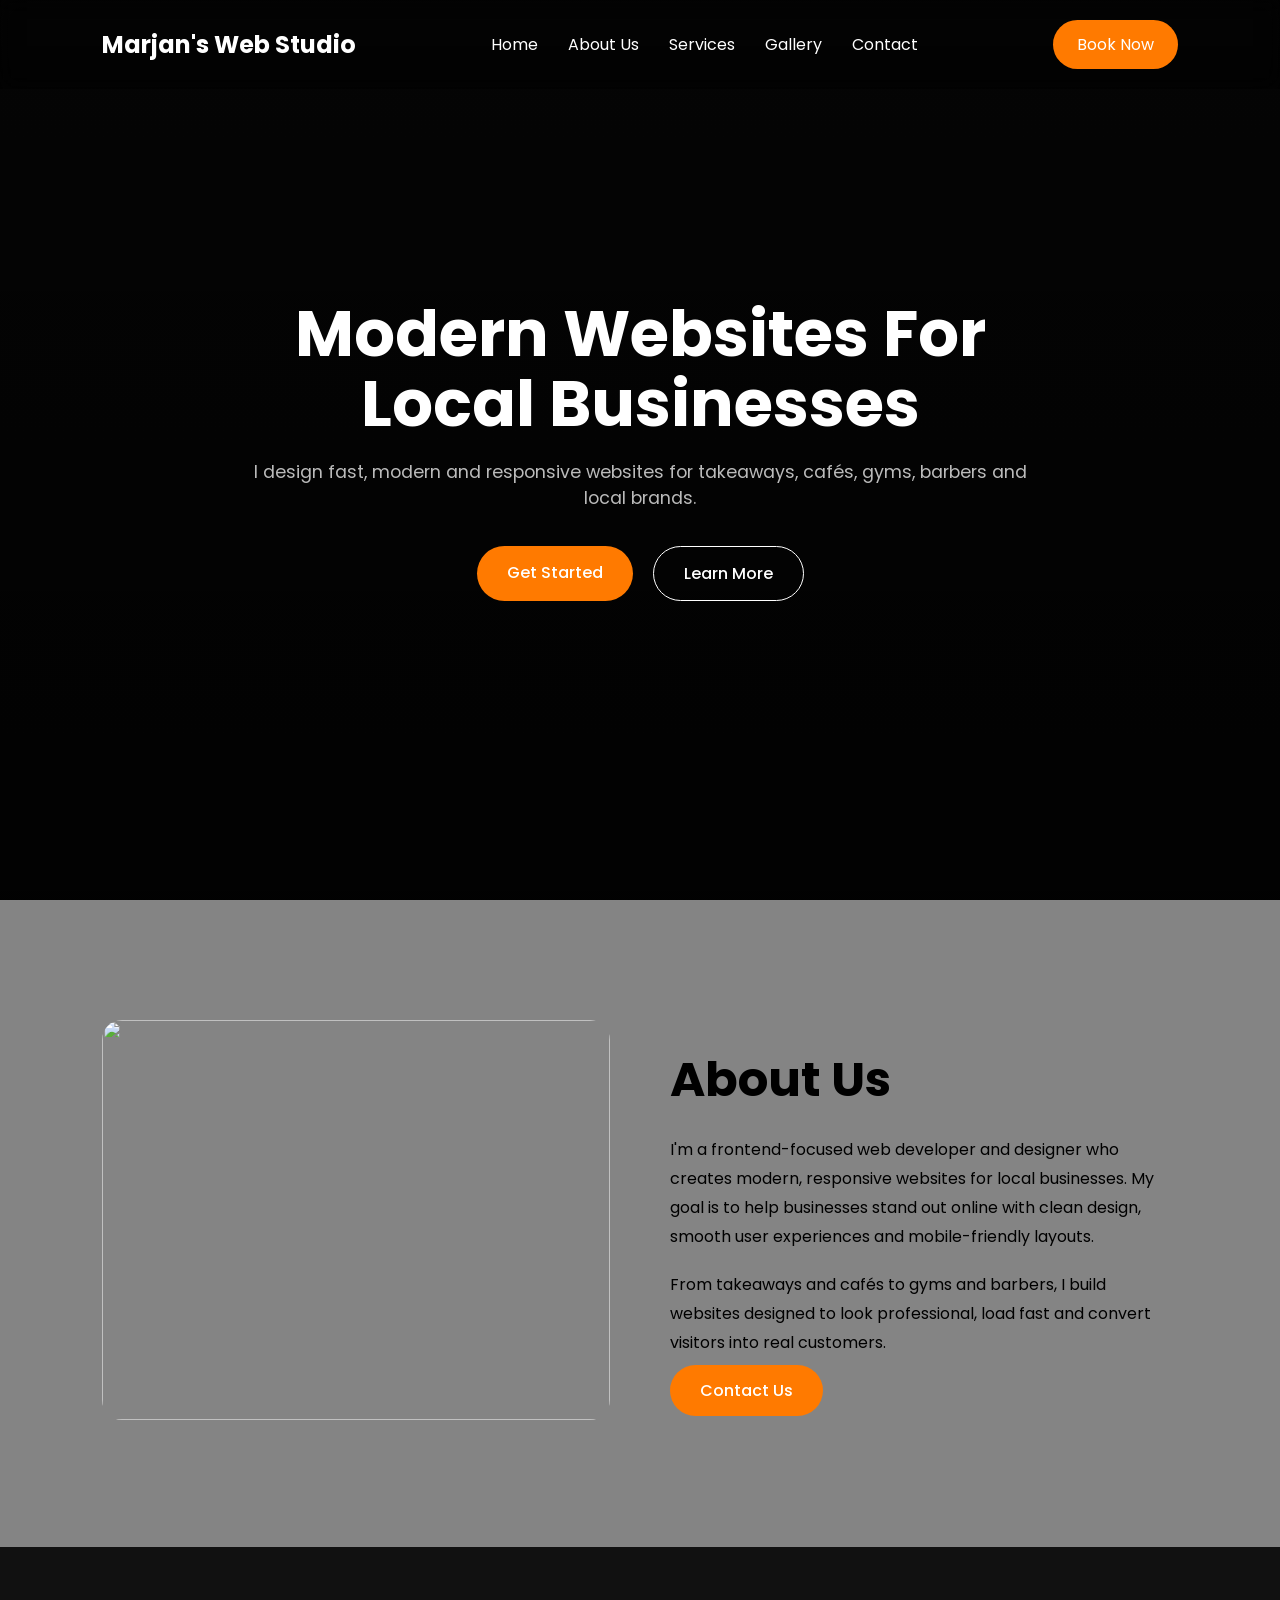
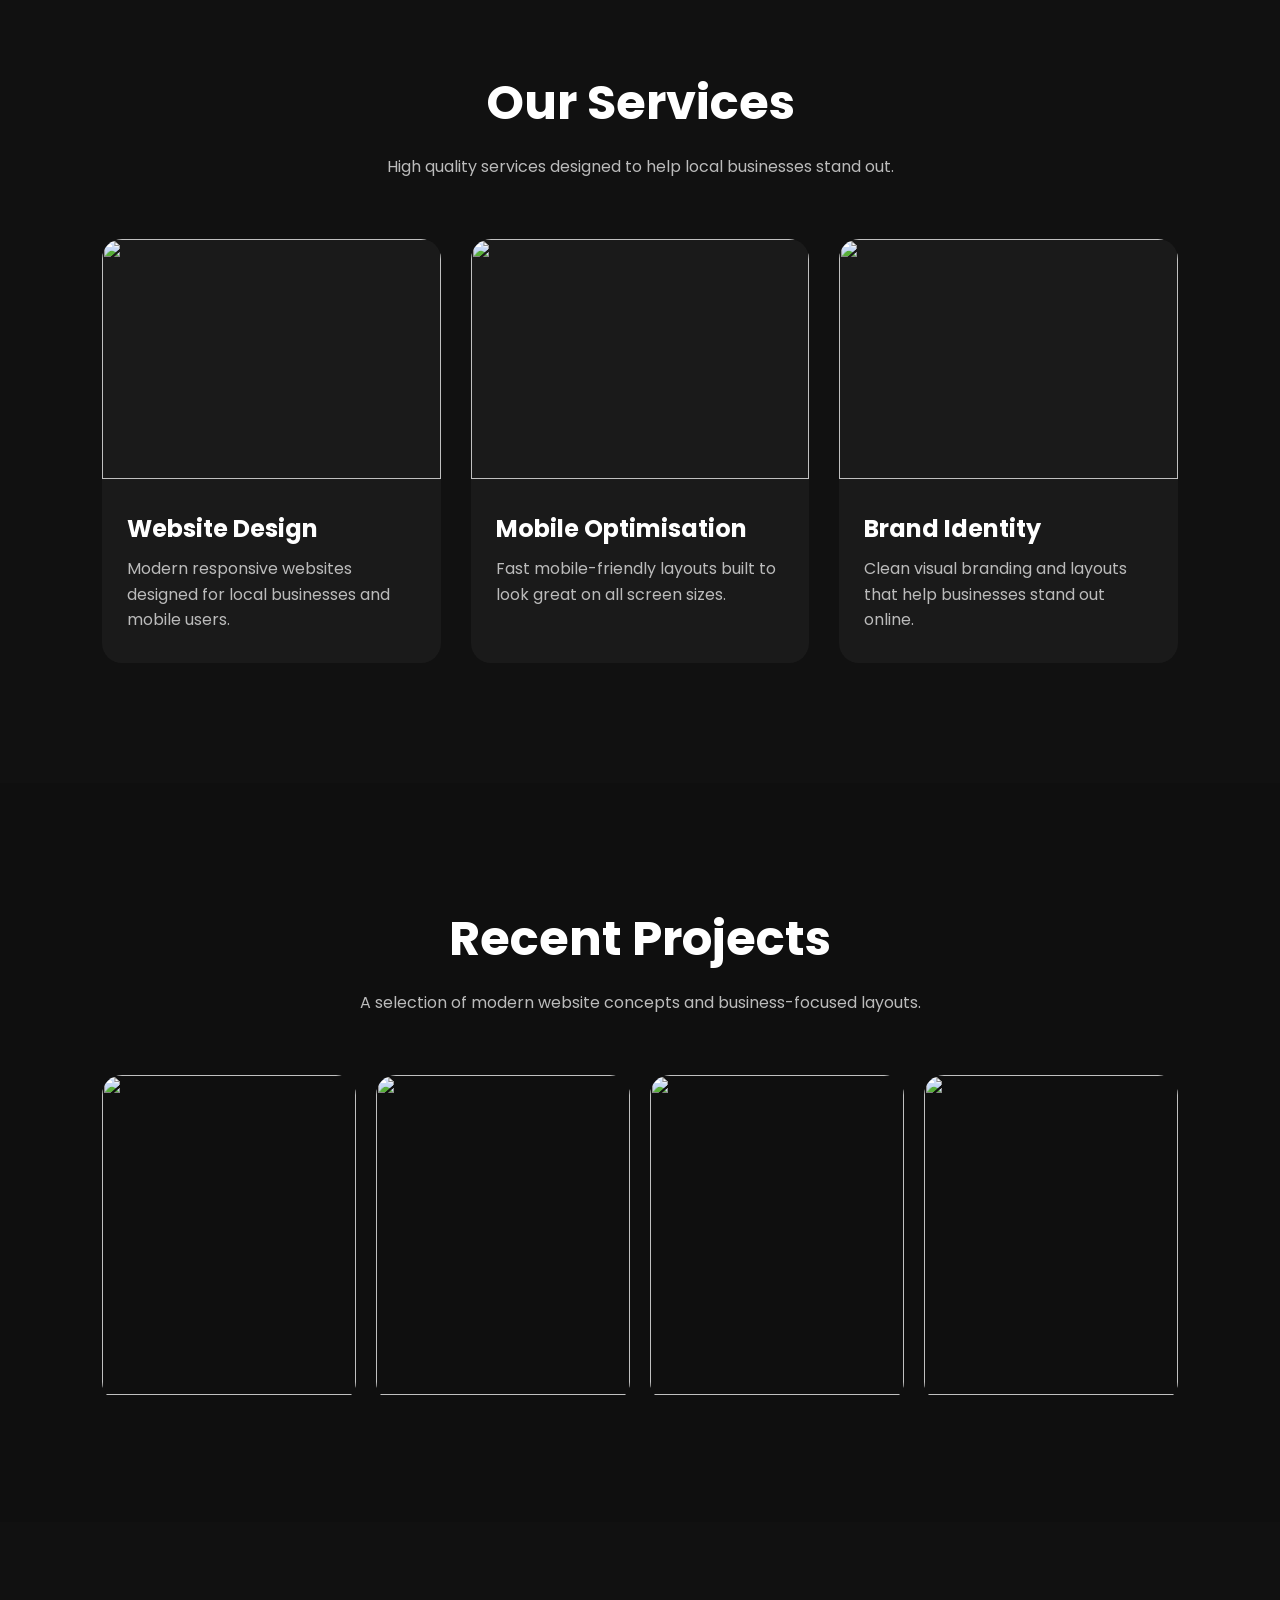
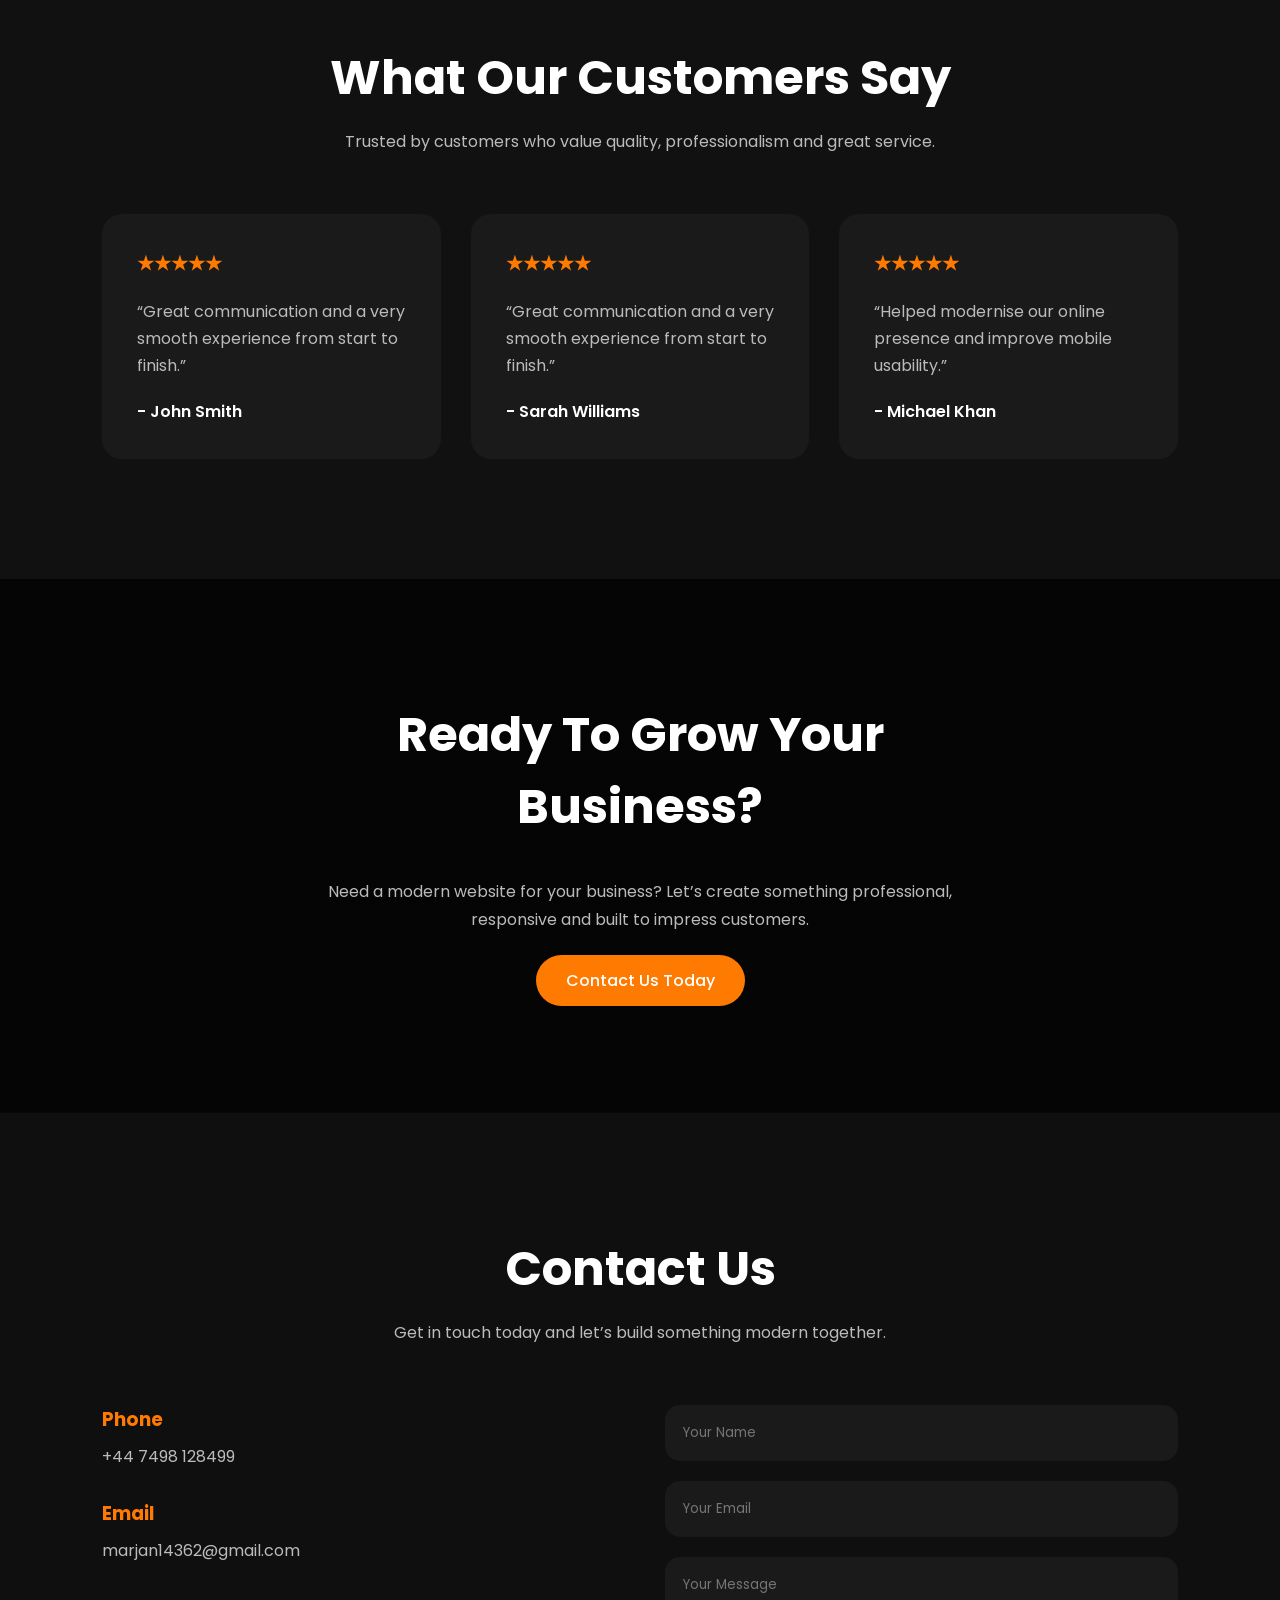
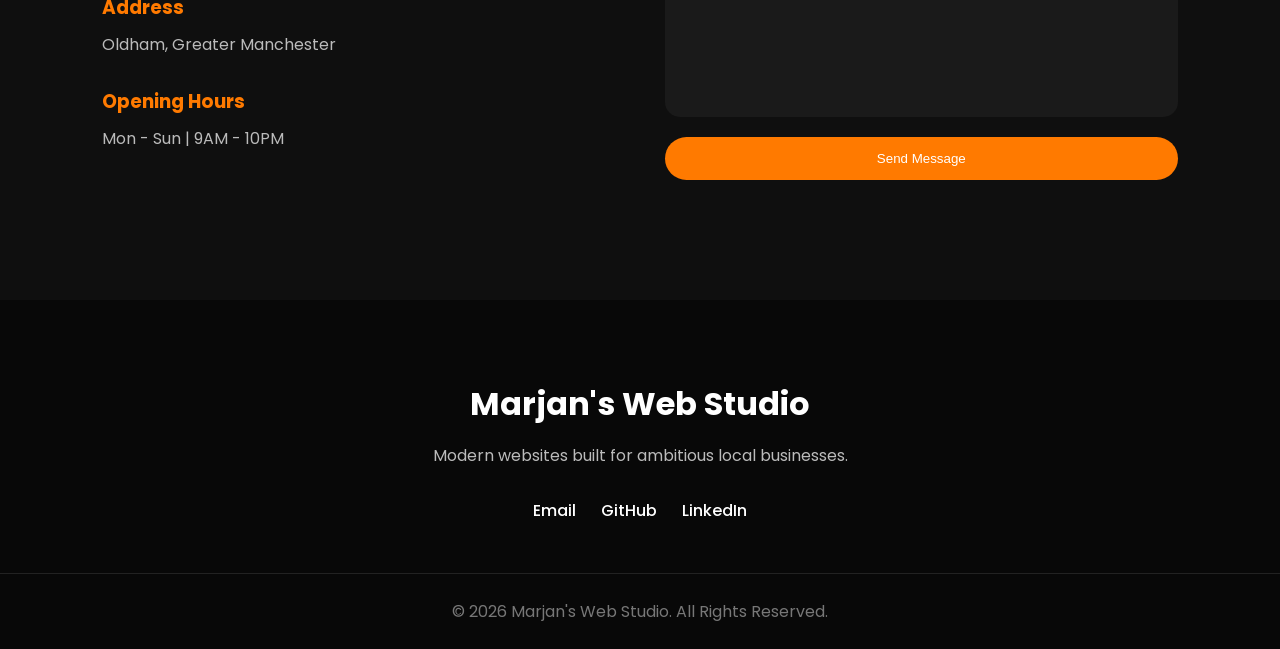
==== index.html @ 0a5c2a09 "Initial freelance website template" ====
<!DOCTYPE html>
<html lang="en">
<head>
  <meta charset="UTF-8" />
  <meta name="viewport" content="width=device-width, initial-scale=1.0"/>

  <title>Marjan's Web Studio | Modern Websites For Local Businesses</title>

  <!-- CSS -->
  <link rel="stylesheet" href="style.css"/>

  <!-- Google Font -->
  <link rel="preconnect" href="https://fonts.googleapis.com">
  <link rel="preconnect" href="https://fonts.gstatic.com" crossorigin>

  <link href="https://fonts.googleapis.com/css2?family=Poppins:wght@300;400;500;600;700&display=swap" rel="stylesheet">
</head>

<body data-mode="takeaway">


    


  <!-- NAVBAR -->

<nav class="navbar">

  <div class="logo">
    Marjan's Web Studio
  </div>

  <ul class="nav-links">
    <li><a href="#home">Home</a></li>
    <li><a href="#about">About Us</a></li>
    <li><a href="#services">Services</a></li>
    <li><a href="#gallery">Gallery</a></li>
    <li><a href="#contact">Contact</a></li>
  </ul>

  <a href="#contact" class="nav-btn">
    Book Now
  </a>

  <div class="hamburger">

  <span></span>
  <span></span>
  <span></span>

</div>

</nav>


<!-- HERO SECTION -->

<section class="hero" id="home">

  <div class="hero-overlay"></div>

  <div class="hero-content">

    <h1>
      Modern Websites For Local Businesses
    </h1>

    <p>
     I design fast, modern and responsive websites for takeaways, cafés, gyms, barbers and local brands.
    </p>

    <div class="hero-buttons">

      <a href="#services" class="primary-btn">
        Get Started
      </a>

      <a href="#about" class="secondary-btn">
        Learn More
      </a>

    </div>

  </div>

</section>


<!-- ABOUT SECTION -->

<section class="about" id="about">

  <div class="about-container">

    <div class="about-image">
      <img src="https://images.unsplash.com/photo-1529692236671-f1f6cf9683ba?q=80&w=1200&auto=format&fit=crop" alt="">
    </div>

    <div class="about-text">

      <h2>About Us</h2>

      <p>
  I'm a frontend-focused web developer and designer who creates modern, responsive websites for local businesses. My goal is to help businesses stand out online with clean design, smooth user experiences and mobile-friendly layouts.
</p>

<p>
  From takeaways and cafés to gyms and barbers, I build websites designed to look professional, load fast and convert visitors into real customers.
</p>

      <a href="#contact" class="primary-btn">
        Contact Us
      </a>

    </div>

  </div>

</section>

<!-- SERVICES SECTION -->

<section class="services" id="services">

  <div class="section-header">

    <h2>
      Our Services
    </h2>

    <p>
      High quality services designed to help local businesses stand out.
    </p>

  </div>

  <div class="services-grid">

    <!-- CARD 1 -->

    <div class="service-card">

      <div class="service-image">
        <img src="https://images.unsplash.com/photo-1521590832167-7bcbfaa6381f?q=80&w=1200&auto=format&fit=crop" alt="">
      </div>

      <h3>Website Design</h3>

<p>
  Modern responsive websites designed for local businesses and mobile users.
</p>

    </div>

    <!-- CARD 2 -->

    <div class="service-card">

      <div class="service-image">
        <img src="https://images.unsplash.com/photo-1504674900247-0877df9cc836?q=80&w=1200&auto=format&fit=crop" alt="">
      </div>

      <h3>Mobile Optimisation</h3>

<p>
  Fast mobile-friendly layouts built to look great on all screen sizes.
</p>

    </div>

    <!-- CARD 3 -->

    <div class="service-card">

      <div class="service-image">
        <img src="https://images.unsplash.com/photo-1517836357463-d25dfeac3438?q=80&w=1200&auto=format&fit=crop" alt="">
      </div>

      <h3>Brand Identity</h3>

<p>
  Clean visual branding and layouts that help businesses stand out online.
</p>

    </div>

  </div>

</section>

<!-- GALLERY SECTION -->

<section class="gallery" id="gallery">

  <div class="section-header">

    <h2>
      Recent Projects
    </h2>

    <p>
      A selection of modern website concepts and business-focused layouts.
    </p>

  </div>

  <div class="gallery-grid">

    <div class="gallery-item">
      <img src="https://images.unsplash.com/photo-1555396273-367ea4eb4db5?q=80&w=1200&auto=format&fit=crop" alt="">
    </div>

    <div class="gallery-item">
      <img src="https://images.unsplash.com/photo-1513104890138-7c749659a591?q=80&w=1200&auto=format&fit=crop" alt="">
    </div>

    <div class="gallery-item">
      <img src="https://images.unsplash.com/photo-1504674900247-0877df9cc836?q=80&w=1200&auto=format&fit=crop" alt="">
    </div>

    <div class="gallery-item">
      <img src="https://images.unsplash.com/photo-1521590832167-7bcbfaa6381f?q=80&w=1200&auto=format&fit=crop" alt="">
    </div>

  </div>

</section>


<!-- TESTIMONIALS SECTION -->

<section class="testimonials" id="testimonials">

  <div class="section-header">

    <h2>
      What Our Customers Say
    </h2>

    <p>
      Trusted by customers who value quality, professionalism and great service.
    </p>

  </div>

  <div class="testimonials-grid">

    <!-- TESTIMONIAL 1 -->

    <div class="testimonial-card">

      <h3>★★★★★</h3>

      <p>
        “Great communication and a very smooth experience from start to finish.”
      </p>

      <span>- John Smith</span>

    </div>

    <!-- TESTIMONIAL 2 -->

    <div class="testimonial-card">

      <h3>★★★★★</h3>

      <p>
        “Great communication and a very smooth experience from start to finish.”
      </p>

      <span>- Sarah Williams</span>

    </div>

    <!-- TESTIMONIAL 3 -->

    <div class="testimonial-card">

      <h3>★★★★★</h3>

      <p>
        “Helped modernise our online presence and improve mobile usability.”
      </p>

      <span>- Michael Khan</span>

    </div>

  </div>

</section>


<!-- CTA SECTION -->

<section class="cta-section">

  <div class="cta-content">

    <h2>
      Ready To Grow Your Business?
    </h2>

    <p>
      <p>
  Need a modern website for your business? Let’s create something professional, responsive and built to impress customers.
</p>
    </p>

    <a href="#" class="primary-btn">
      Contact Us Today
    </a>

  </div>

</section>


<!-- CONTACT SECTION -->

<section class="contact" id="contact">

  <div class="section-header">

    <h2>
      Contact Us
    </h2>

    <p>
      Get in touch today and let’s build something modern together.
    </p>

  </div>

  <div class="contact-container">

    <!-- CONTACT INFO -->

    <div class="contact-info">

      <div class="contact-item">
        <h3>Phone</h3>
        <p>+44 7498 128499</p>
      </div>

      <div class="contact-item">
        <h3>Email</h3>
        <p>marjan14362@gmail.com</p>
      </div>

      <div class="contact-item">
        <h3>Address</h3>
        <p>Oldham, Greater Manchester</p>
      </div>

      <div class="contact-item">
        <h3>Opening Hours</h3>
        <p>Mon - Sun | 9AM - 10PM</p>
      </div>

    </div>

    <!-- CONTACT FORM -->

    <form class="contact-form">

      <input type="text" placeholder="Your Name">

      <input type="email" placeholder="Your Email">

      <textarea placeholder="Your Message"></textarea>

      <button type="submit" class="primary-btn">
        Send Message
      </button>

    </form>

  </div>

</section>


<!-- FOOTER -->

<footer class="footer">

  <div class="footer-content">

    <h2>Marjan's Web Studio</h2>

    <p>
      Modern websites built for ambitious local businesses.
    </p>

    <div class="footer-links">

      <a href="mailto:marjan14362@gmail.com">
    Email
  </a>

  <a href="https://github.com/MarjanAhmed21" target="_blank">
    GitHub
  </a>

  <a href="https://linkedin.com/in/marjan-ahmed-mashud" target="_blank">
    LinkedIn
  </a>

    </div>

  </div>

  <div class="footer-bottom">

    <p>
      © 2026 Marjan's Web Studio. All Rights Reserved.
    </p>

  </div>

</footer>

  <script src="script.js"></script>

  <!-- MOBILE STICKY ACTION BAR -->

<div class="mobile-bar">

  <a href="#" class="mobile-btn call-btn">
    📞 Call
  </a>

  <a href="#contact" class="mobile-btn main-btn">
    Action
  </a>

  <a href="#services" class="mobile-btn extra-btn">
    Menu
  </a>

</div>

</body>
</html>
---- style.css ----
* {
  margin: 0;
  padding: 0;
  box-sizing: border-box;
}

:root {
  --bg-color: #0f0f0f;
  --card-color: #1a1a1a;
  --primary-text: #ffffff;
  --secondary-text: #bbbbbb;
  --accent-color: #ff7a00;
}

body {
  font-family: "Poppins", sans-serif;
  background-color: var(--bg-color);
  color: var(--primary-text);
}

/* NAVBAR */

.navbar {
  width: 100%;
  padding: 20px 8%;
  display: flex;
  justify-content: space-between;
  align-items: center;

  position: fixed;
  top: 0;
  left: 0;

  z-index: 1000;

  background-color: rgba(0,0,0,0.4);
  backdrop-filter: blur(10px);
}

.logo {
  font-size: 1.5rem;
  font-weight: 700;
}

.nav-links {
  display: flex;
  gap: 30px;
  list-style: none;
}

.nav-links a {
  text-decoration: none;
  color: white;
  transition: 0.3s;
}

.nav-links a:hover {
  color: var(--accent-color);
}

.nav-btn {
  text-decoration: none;
  background-color: var(--accent-color);
  color: white;
  padding: 12px 24px;
  border-radius: 50px;
  transition: 0.3s;
}

.nav-btn:hover {
  transform: scale(1.05);
}

/* HERO SECTION */

.hero {
  height: 100vh;

  background-image:
    linear-gradient(rgba(0,0,0,0.7), rgba(0,0,0,0.9)),
    url("images/hero.jpg");

  background-size: cover;
  background-position: center;

  display: flex;
  justify-content: center;
  align-items: center;

  text-align: center;

  padding: 0 20px;

  position: relative;
}

.hero-content {
  max-width: 800px;
  z-index: 2;
}

.hero-content h1 {
  font-size: 4rem;
  line-height: 1.1;
  margin-bottom: 20px;
}

.hero-content p {
  font-size: 1.1rem;
  color: var(--secondary-text);
  margin-bottom: 35px;
}

.hero-buttons {
  display: flex;
  justify-content: center;
  gap: 20px;
}

.primary-btn,
.secondary-btn {
  text-decoration: none;
  padding: 14px 30px;
  border-radius: 50px;
  transition: 0.3s;
  font-weight: 500;
}

.primary-btn {
  background-color: var(--accent-color);
  color: white;
}

.secondary-btn {
  border: 1px solid white;
  color: white;
}

.primary-btn:hover,
.secondary-btn:hover {
  transform: translateY(-3px);
}

/* MOBILE */

@media (max-width: 900px) {

  .nav-links {
    display: none;
  }

  .hero-content h1 {
    font-size: 2.8rem;
  }

  .hero-buttons {
    flex-direction: column;
    align-items: center;
  }

}

/* HAMBURGER */

.hamburger {
  display: none;
  flex-direction: column;
  gap: 6px;
  cursor: pointer;
}

.hamburger span {
  width: 28px;
  height: 3px;
  background-color: white;
  border-radius: 10px;
}

/* MOBILE MENU */

@media (max-width: 900px) {

    

  .hamburger {
    display: flex;
  }

  .nav-links {
    position: absolute;

    top: 100%;
    left: 0;

    width: 100%;

    background-color: #111;

    flex-direction: column;
    align-items: center;

    padding: 30px 0;

    display: none;
  }

  .nav-links.active {
    display: flex;
  }

  .navbar {
  padding: 20px 5%;
}

.logo {
  font-size: 1.2rem;
}

.nav-btn {
  padding: 10px 18px;
  font-size: 0.9rem;
}

}


/* ABOUT SECTION */

.about {
  padding: 120px 8%;
  background-color: rgb(132, 132, 132);
}

.about-container {
  display: grid;
  grid-template-columns: repeat(auto-fit, minmax(300px, 1fr));
  gap: 60px;
  align-items: center;
}

.about-image img {
  width: 100%;
  border-radius: 20px;
  object-fit: cover;
  height: 400px;
}

.about-text h2 {
  color: black;
  font-size: 3rem;
  margin-bottom: 20px;
}

.about-text p {
  color: black;
  line-height: 1.8;
  margin-bottom: 20px;
}


/* SERVICES SECTION */

.services {
  padding: 120px 8%;
  background-color: #111;
}

.section-header {
  text-align: center;
  margin-bottom: 60px;
}

.section-header h2 {
  font-size: 3rem;
  margin-bottom: 15px;
}

.section-header p {
  color: var(--secondary-text);
  max-width: 600px;
  margin: 0 auto;
}

.services-grid {
  display: grid;

  grid-template-columns: repeat(auto-fit, minmax(280px, 1fr));

  gap: 30px;
}

.service-card {
  background-color: var(--card-color);

  border-radius: 20px;

  overflow: hidden;

  transition: 0.3s;
}

.service-card:hover {
  transform: translateY(-8px);
}

.service-image img {
  width: 100%;
  height: 240px;
  object-fit: cover;
}

.service-card h3 {
  font-size: 1.5rem;
  padding: 25px 25px 10px;
}

.service-card p {
  color: var(--secondary-text);
  padding: 0 25px 30px;
  line-height: 1.6;
}


/* GALLERY SECTION */

.gallery {
  padding: 120px 8%;
  background-color: var(--bg-color);
}

.gallery-grid {
  display: grid;

  grid-template-columns: repeat(auto-fit, minmax(250px, 1fr));

  gap: 20px;
}

.gallery-item {
  overflow: hidden;
  border-radius: 20px;
  position: relative;
}

.gallery-item img {
  width: 100%;
  height: 320px;

  object-fit: cover;

  transition: 0.4s;
}

.gallery-item:hover img {
  transform: scale(1.08);
}


/* TESTIMONIALS */

.testimonials {
  padding: 120px 8%;
  background-color: #111;
}

.testimonials-grid {
  display: grid;

  grid-template-columns: repeat(auto-fit, minmax(280px, 1fr));

  gap: 30px;
}

.testimonial-card {
  background-color: var(--card-color);

  padding: 35px;

  border-radius: 20px;

  transition: 0.3s;
}

.testimonial-card:hover {
  transform: translateY(-8px);
}

.testimonial-card h3 {
  color: var(--accent-color);
  margin-bottom: 20px;
}

.testimonial-card p {
  color: var(--secondary-text);
  line-height: 1.7;
  margin-bottom: 20px;
}

.testimonial-card span {
  font-weight: 600;
}

/* CTA SECTION */

.cta-section {
  padding: 120px 8%;

  background:
    linear-gradient(rgba(0,0,0,0.7), rgba(0,0,0,0.7)),
    url("https://images.unsplash.com/photo-1517248135467-4c7edcad34c4?q=80&w=1600&auto=format&fit=crop");

  background-size: cover;
  background-position: center;

  text-align: center;
}

.cta-content {
  max-width: 700px;
  margin: 0 auto;
}

.cta-content h2 {
  font-size: 3rem;
  margin-bottom: 20px;
}

.cta-content p {
  color: var(--secondary-text);
  margin-bottom: 35px;
  line-height: 1.7;
}


/* CONTACT SECTION */

.contact {
  padding: 120px 8%;
  background-color: var(--bg-color);
}

.contact-container {
  display: grid;

  grid-template-columns: repeat(auto-fit, minmax(300px, 1fr));

  gap: 50px;

  margin-top: 60px;
}

.contact-info {
  display: flex;
  flex-direction: column;
  gap: 30px;
}

.contact-item h3 {
  margin-bottom: 10px;
  color: var(--accent-color);
}

.contact-item p {
  color: var(--secondary-text);
}

.contact-form {
  display: flex;
  flex-direction: column;
  gap: 20px;
}

.contact-form input,
.contact-form textarea {
  background-color: var(--card-color);

  border: none;

  padding: 18px;

  border-radius: 15px;

  color: white;

  font-family: "Poppins", sans-serif;
}

.contact-form textarea {
  min-height: 160px;
  resize: none;
}

.contact-form button {
  border: none;
  cursor: pointer;
}

/* FOOTER */

.footer {
  background-color: #080808;

  padding-top: 80px;
}

.footer-content {
  text-align: center;

  padding: 0 8% 50px;
}

.footer-content h2 {
  font-size: 2rem;
  margin-bottom: 15px;
}

.footer-content p {
  color: var(--secondary-text);
  margin-bottom: 30px;
}

.footer-links {
  display: flex;
  justify-content: center;
  gap: 25px;
}

.footer-links a {
  text-decoration: none;
  color: white;
font-weight: 500;
  transition: 0.3s;
}

.footer-links a:hover {
  color: var(--accent-color);
}

.footer-bottom {
  border-top: 1px solid #222;

  text-align: center;

  padding: 25px;
}

.footer-bottom p {
  color: #777;
}

html {
  scroll-behavior: smooth;
}


/* MOBILE STICKY BAR */

.mobile-bar {
  display: none;
}

.mobile-btn {
  flex: 1;
  text-align: center;
  padding: 15px 10px;
  text-decoration: none;
  color: white;
  font-weight: 600;
}

/* show ONLY on mobile */
@media (max-width: 900px) {

  .mobile-bar {
    position: fixed;
    bottom: 0;
    left: 0;

    width: 100%;
    display: flex;

    background-color: #111;
    border-top: 1px solid #222;

    z-index: 9999;
  }

  /* spacing so content isn't hidden behind bar */
  body {
    padding-bottom: 70px;
  }

  .call {
    background-color: #28a745;
  }

  .book {
    background-color: var(--accent-color);
  }

  .menu {
    background-color: #333;
  }
}

/* =========================
   INDUSTRY SWITCH SYSTEM
   ========================= */

.mobile-bar {
  display: none;
}

/* base styles */
.mobile-btn {
  flex: 1;
  text-align: center;
  padding: 15px 10px;
  text-decoration: none;
  color: white;
  font-weight: 600;
}

/* show only on mobile */
@media (max-width: 900px) {

  .mobile-bar {
    position: fixed;
    bottom: 0;
    left: 0;

    width: 100%;
    display: flex;

    z-index: 9999;
  }

  body {
    padding-bottom: 70px;
  }

  /* =========================
     TAKEAWAY MODE
     ========================= */

  body[data-mode="takeaway"] .mobile-bar {
    background: #111;
  }

  body[data-mode="takeaway"] .call-btn {
    background: #28a745;
  }

  body[data-mode="takeaway"] .main-btn {
    background: var(--accent-color);
  }

  body[data-mode="takeaway"] .extra-btn {
    background: #333;
  }

  /* =========================
     BARBER MODE
     ========================= */

  body[data-mode="barber"] .mobile-bar {
    background: #0a0a0a;
  }

  body[data-mode="barber"] .call-btn {
    background: #d4af37; /* gold */
  }

  body[data-mode="barber"] .main-btn {
    background: #111;
    border-top: 2px solid #d4af37;
  }

  body[data-mode="barber"] .extra-btn {
    background: #222;
  }

  /* =========================
     GYM MODE
     ========================= */

  body[data-mode="gym"] .mobile-bar {
    background: #0d0d0d;
  }

  body[data-mode="gym"] .call-btn {
    background: #00ff88;
  }

  body[data-mode="gym"] .main-btn {
    background: #111;
  }

  body[data-mode="gym"] .extra-btn {
    background: #222;
  }
}
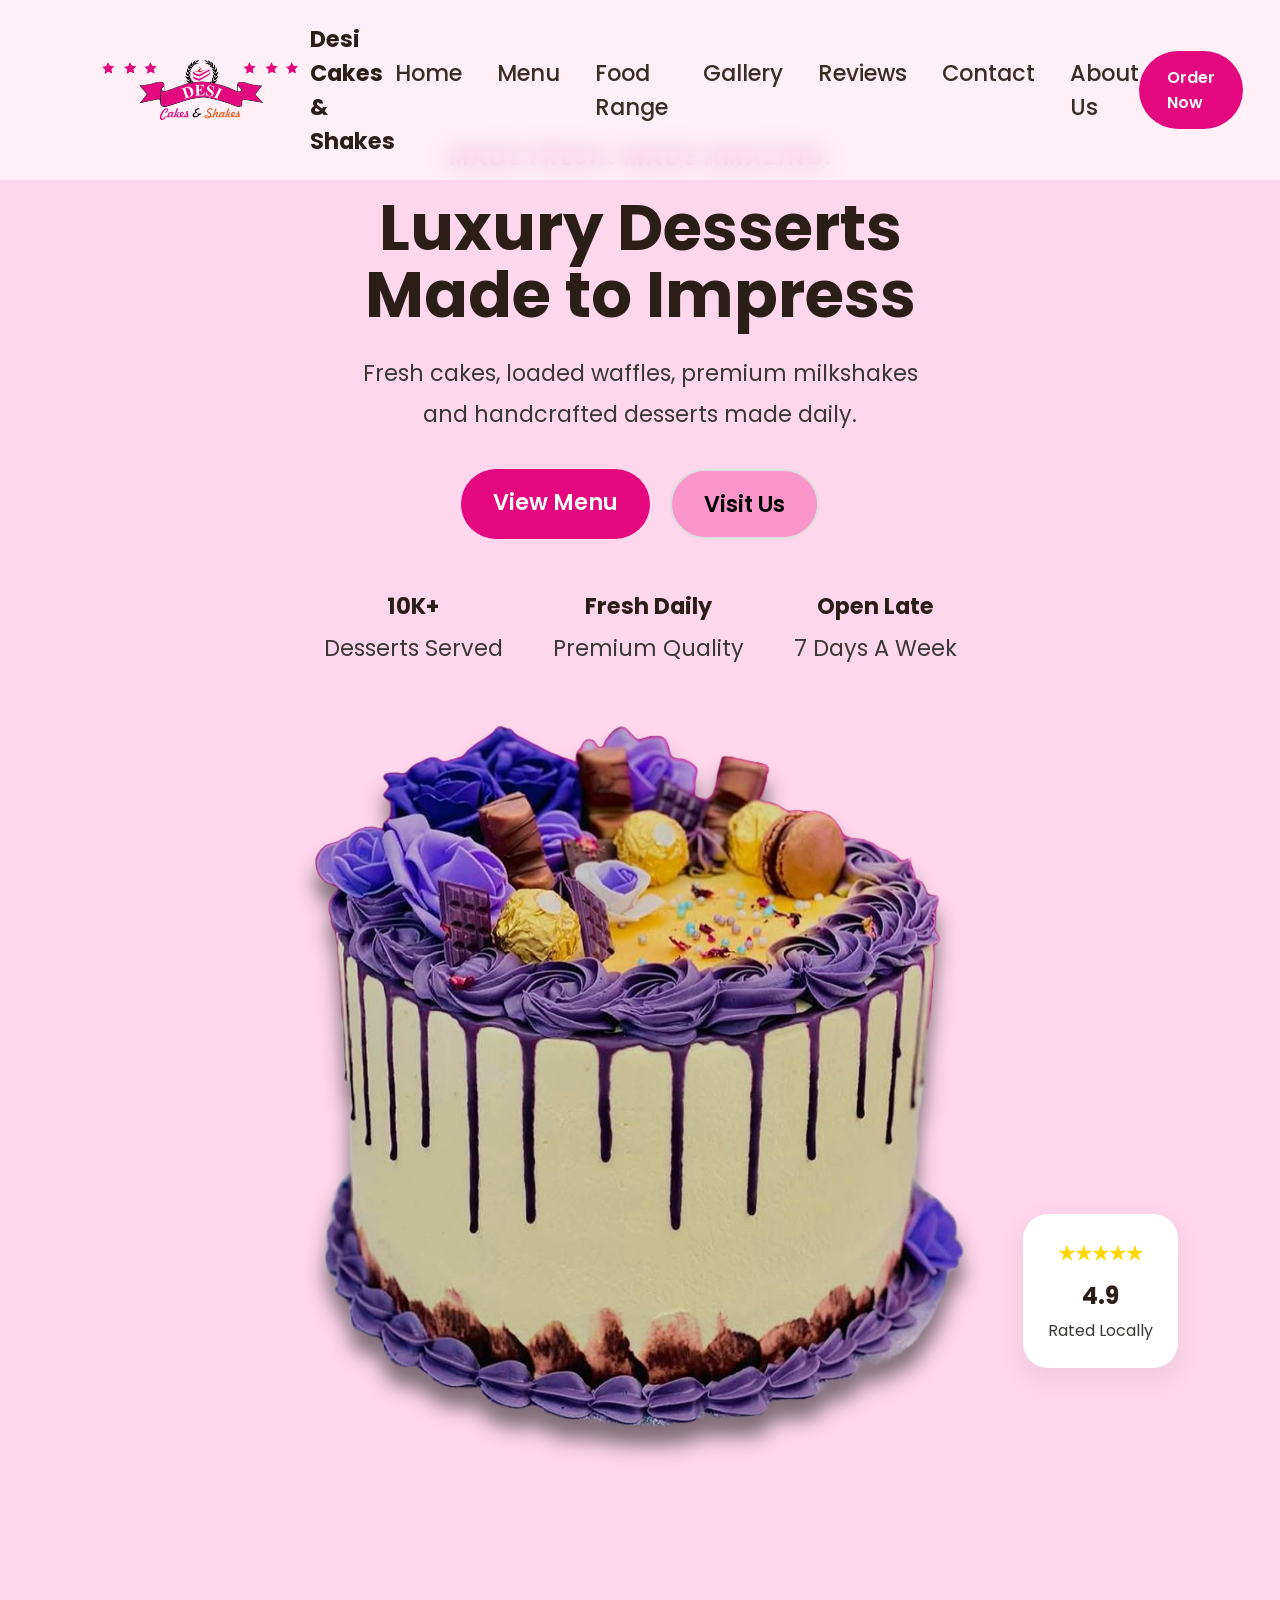
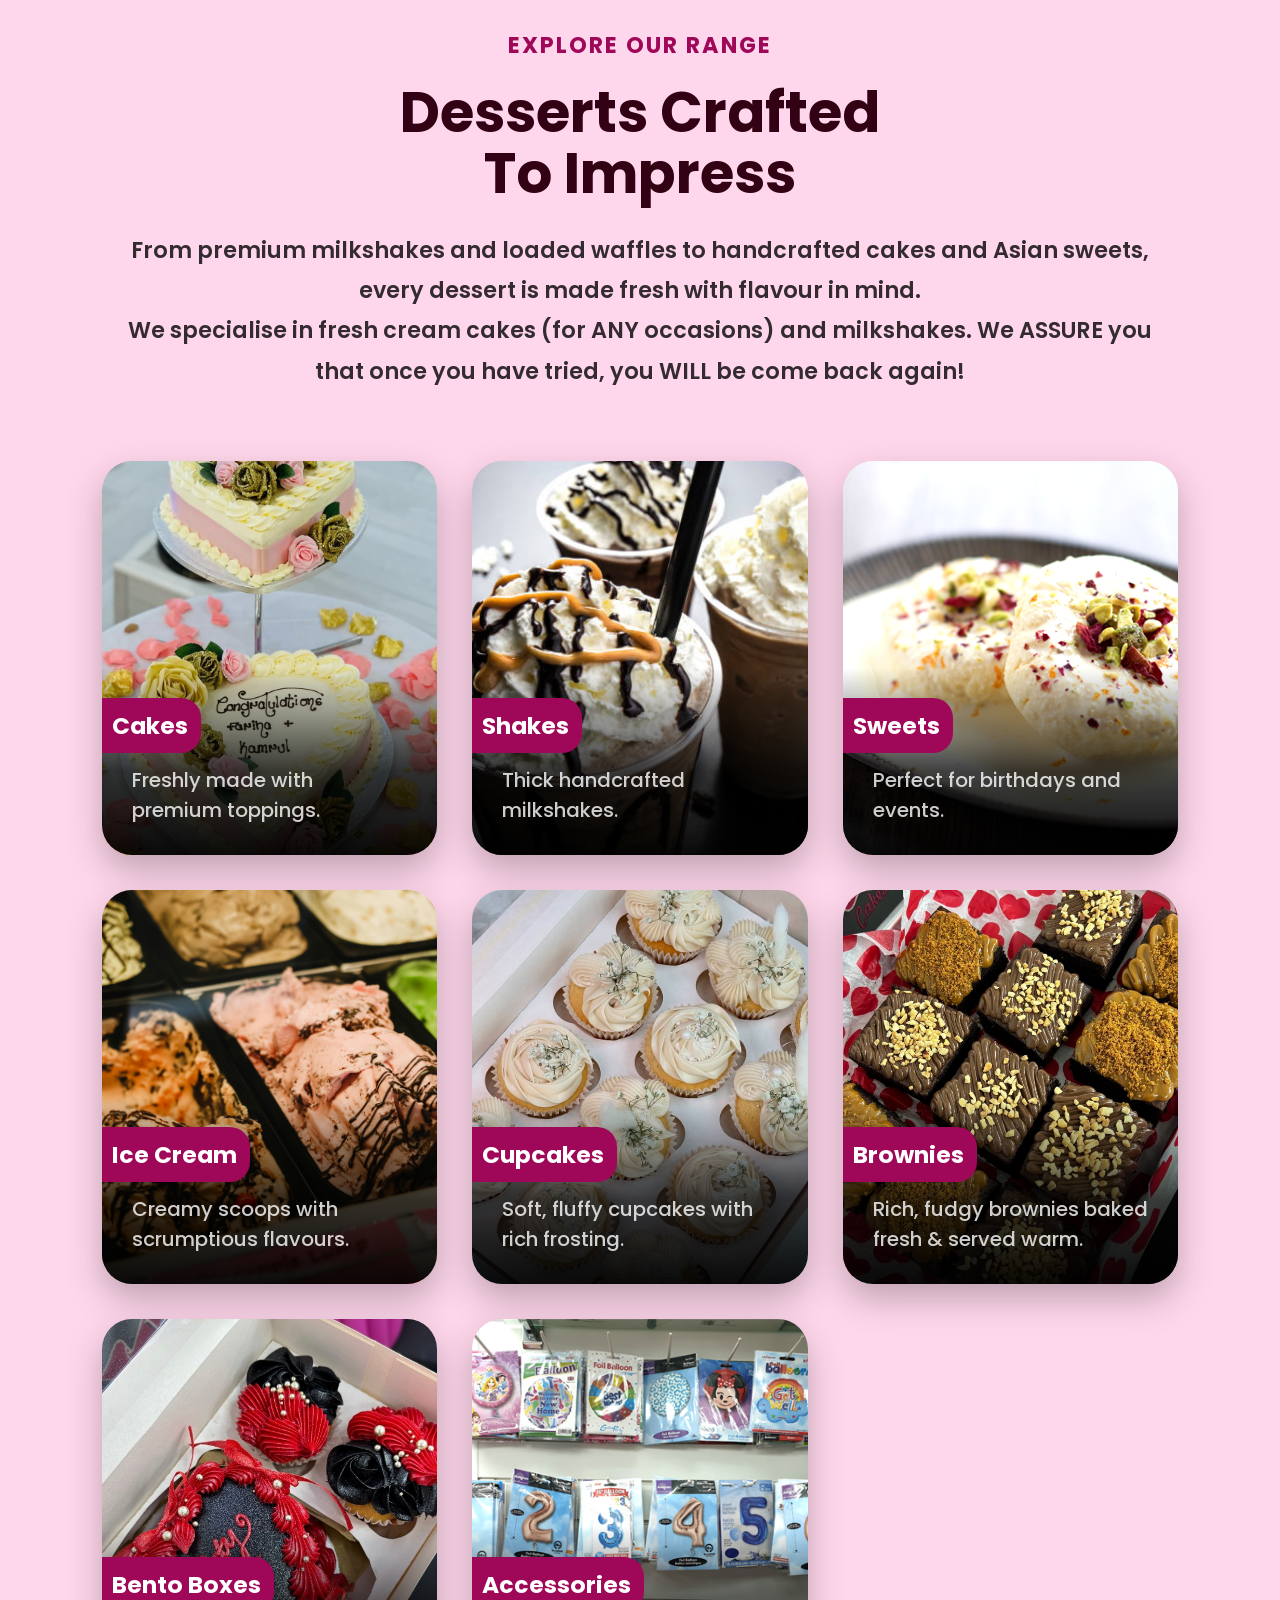
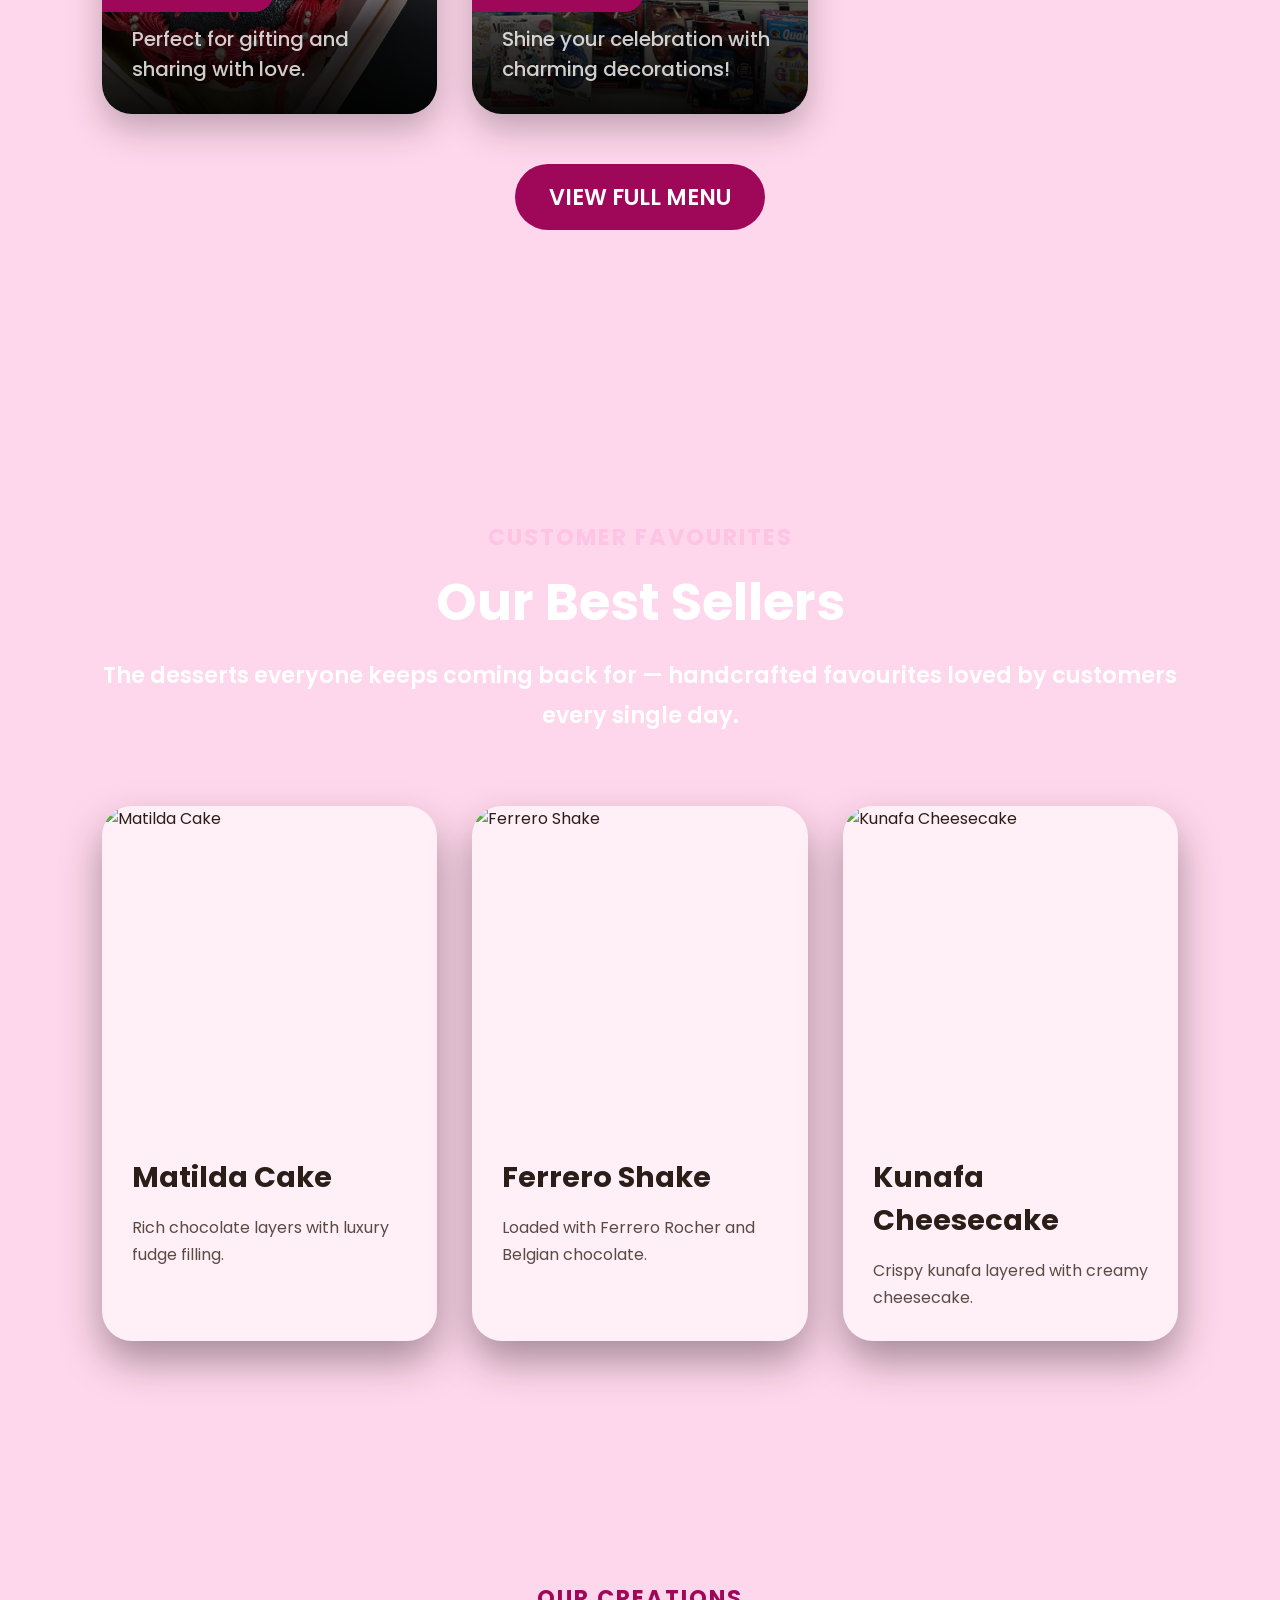
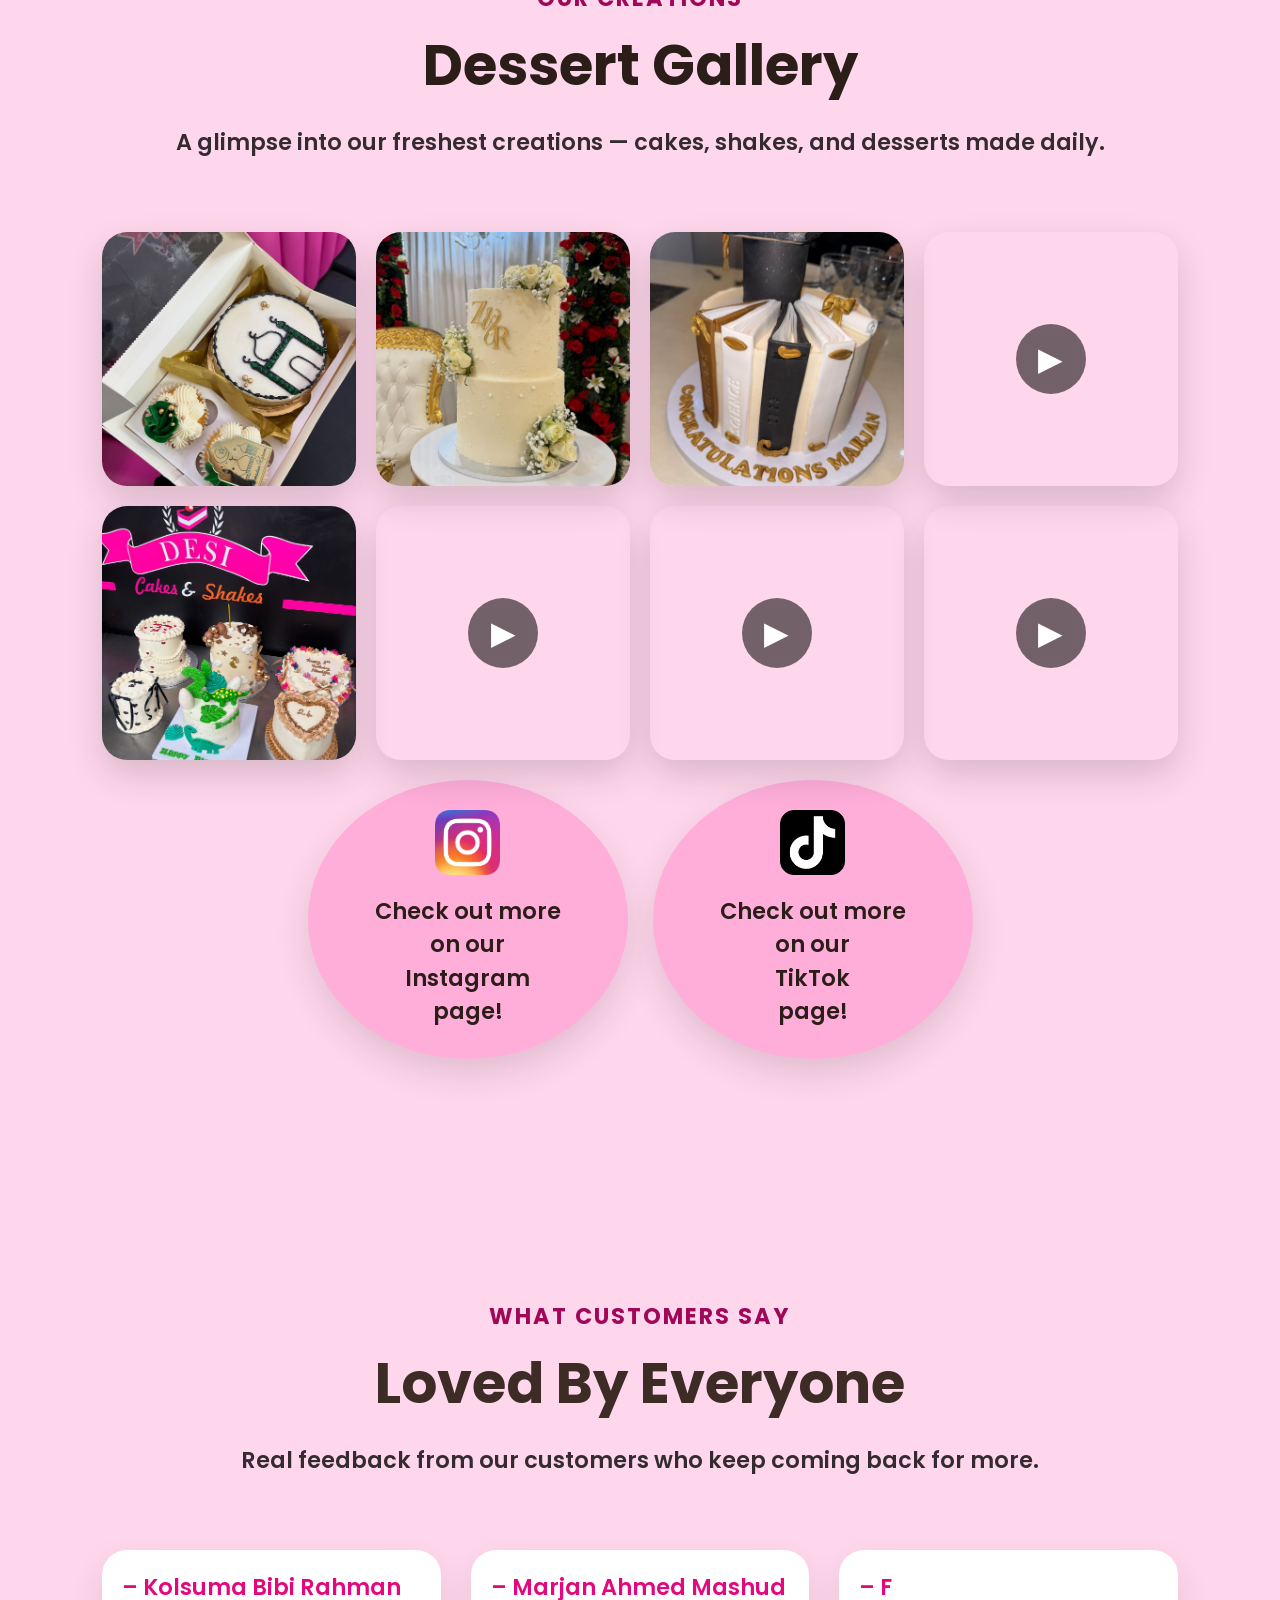
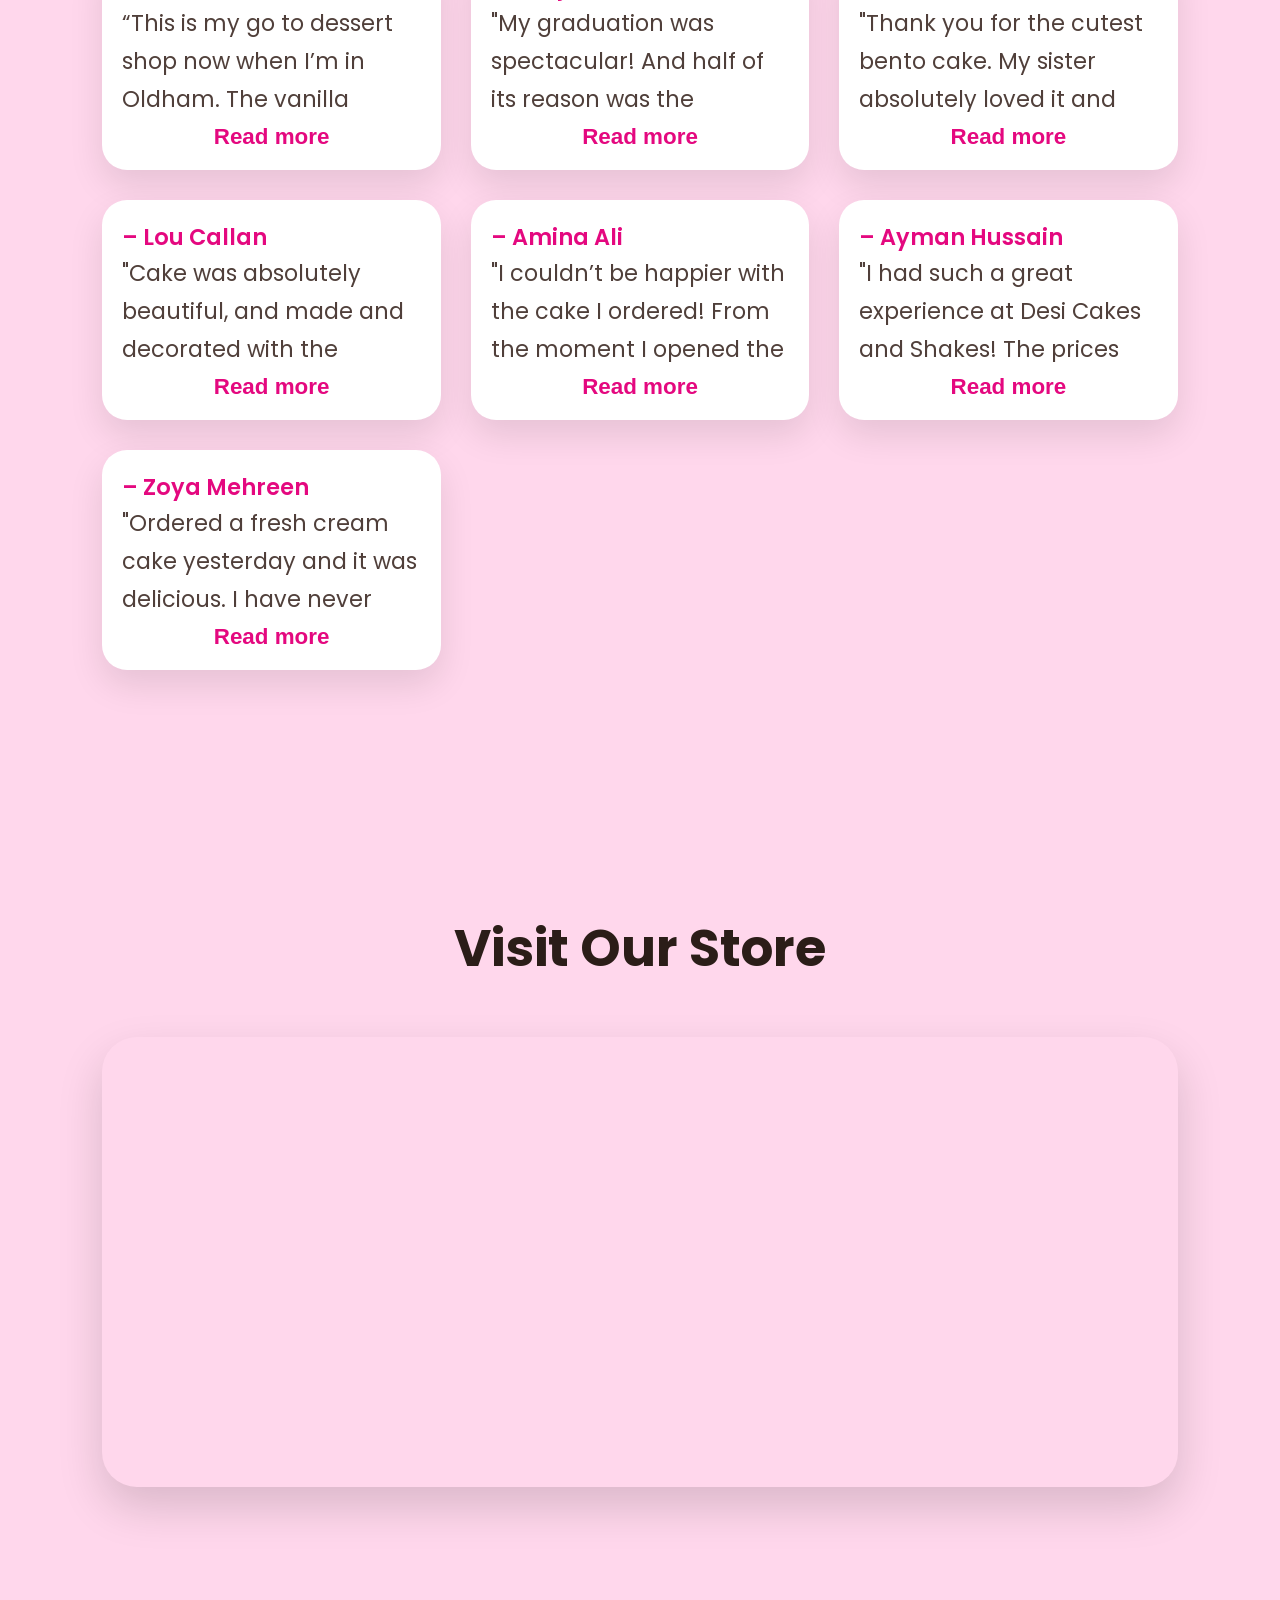
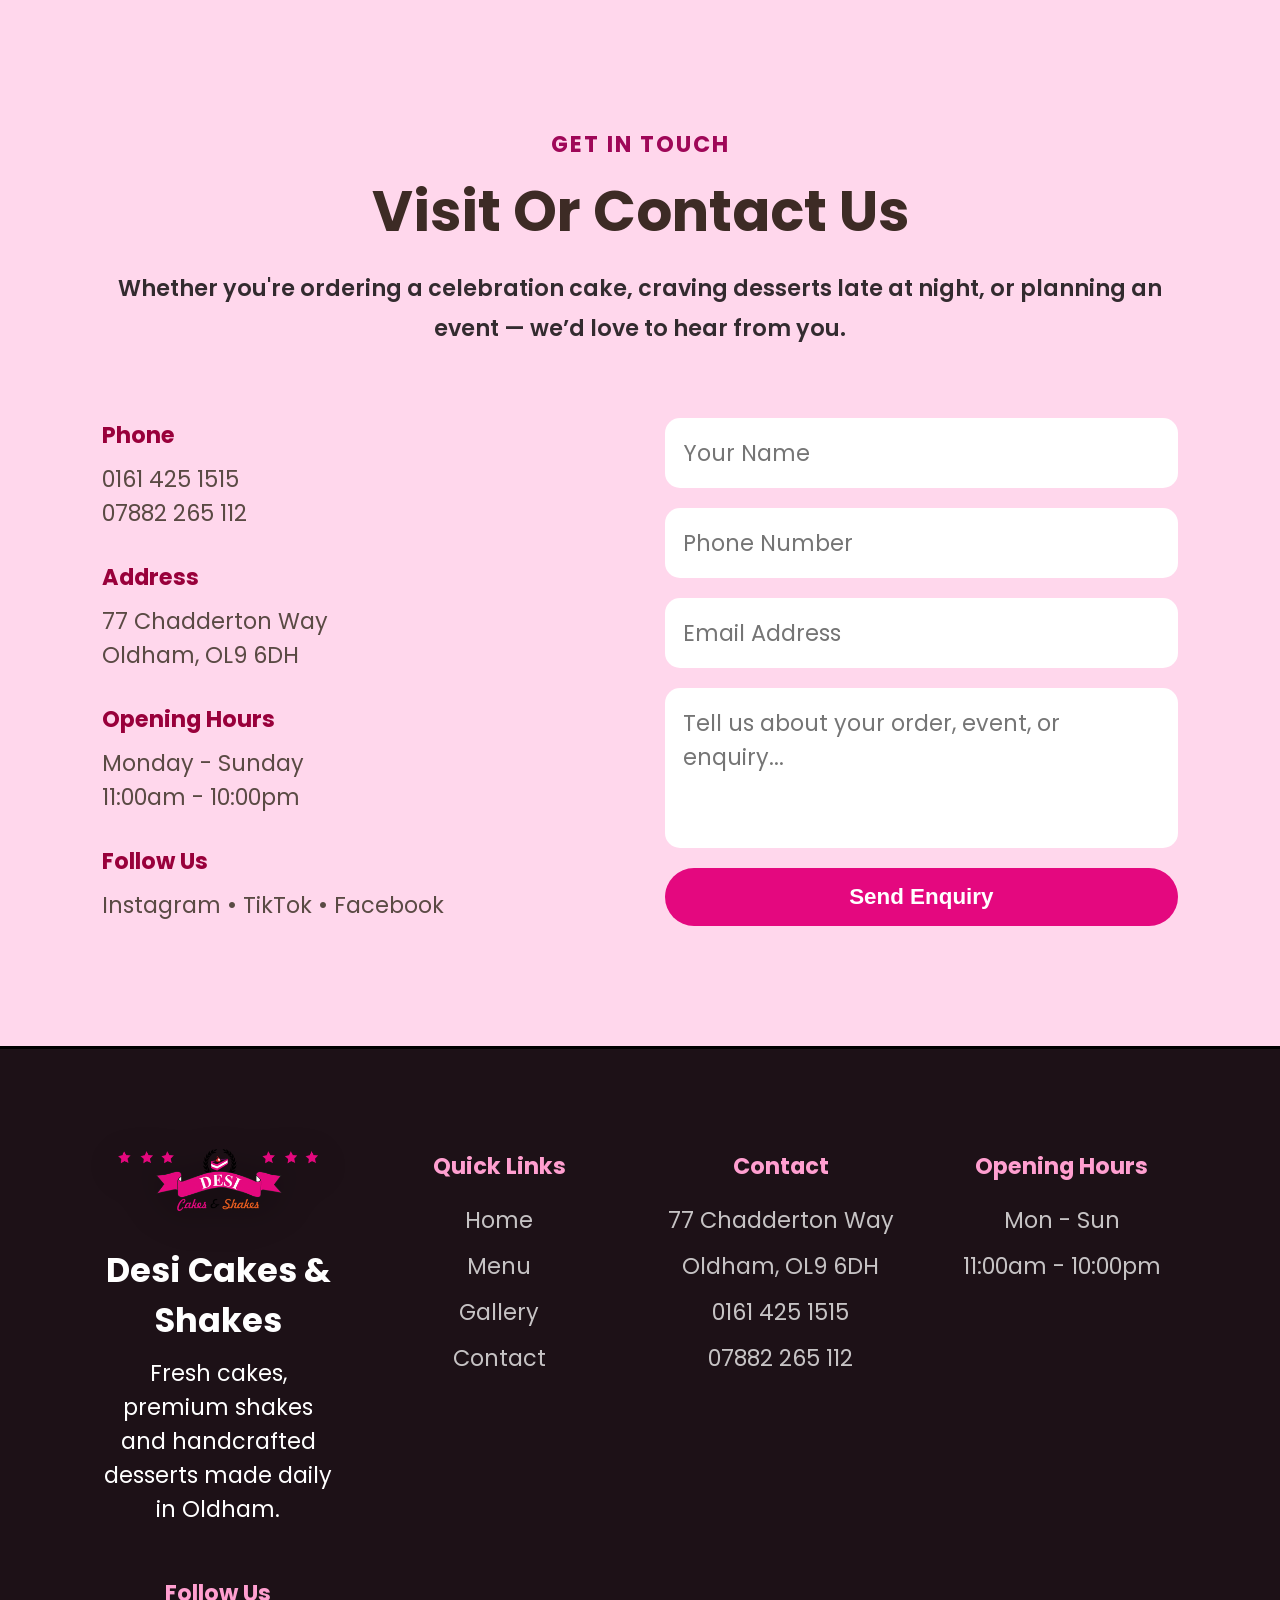
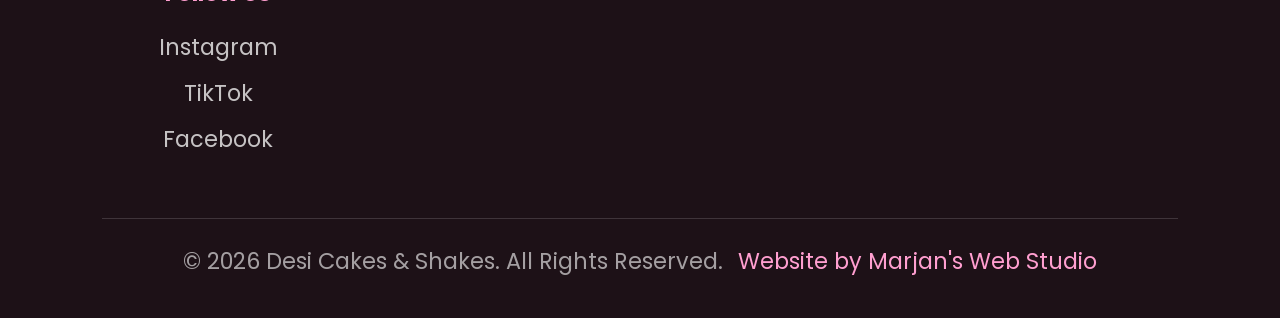
==== commit 48c07a07: "Initial website upload" ====
--- a/index.html
+++ b/index.html
@@ -1,10 +1,11 @@
 <!DOCTYPE html>
 <html lang="en">
+
 <head>
   <meta charset="UTF-8" />
   <meta name="viewport" content="width=device-width, initial-scale=1.0"/>
 
-  <title>Marjan's Web Studio | Modern Websites For Local Businesses</title>
+  <title>Desi Cakes & Shakes</title>
 
   <!-- CSS -->
   <link rel="stylesheet" href="style.css"/>
@@ -13,434 +14,836 @@
   <link rel="preconnect" href="https://fonts.googleapis.com">
   <link rel="preconnect" href="https://fonts.gstatic.com" crossorigin>
 
-  <link href="https://fonts.googleapis.com/css2?family=Poppins:wght@300;400;500;600;700&display=swap" rel="stylesheet">
+  <link href="https://fonts.googleapis.com/css2?family=Poppins:wght@300;400;500;600;700;800&display=swap" rel="stylesheet">
 </head>
 
-<body data-mode="takeaway">
-
+<body>
+
+  
+  <!-- NAVBAR -->
+
+<nav class="navbar">
+
+  <div class="logo">
+
+    <img src="images/Header-logo.png" alt="Logo">
+
+    <span>Desi Cakes & Shakes</span>
+
+  </div>
+
+  <ul class="nav-links">
+  <li><a href="#home">Home</a></li>
+  <li><a href="menu.html">Menu</a></li>
+  <li><a href="#food-range">Food Range</a></li>
+  <li><a href="#gallery">Gallery</a></li>
+  <li><a href="#reviews">Reviews</a></li>
+  <li><a href="#contact">Contact</a></li>
+  <li><a href="about.html">About Us</a></li>
+</ul>
+
+  <!-- MOBILE MENU BUTTON -->
+
+  <div class="menu-toggle" id="menu-toggle">
+    ☰
+  </div>
+
+  <a href="menu.html#custom-contact-section" class="nav-btn">
+    Order Now
+  </a>
+
+</nav>
+
+<!-- HERO SECTION -->
+
+<section class="hero" id="home">
+
+  <!-- LEFT -->
+
+  <div class="hero-text">
+
+    <span class="hero-tag">
+      MADE FRESH. MADE AMAZING.
+    </span>
+
+    <h1>
+      Luxury Desserts <br>
+      Made to Impress
+    </h1>
+
+    <p>
+      Fresh cakes, loaded waffles, premium milkshakes and handcrafted desserts made daily.
+    </p>
+
+    <div class="hero-buttons">
+
+      <a href="menu.html" class="primary-btn">
+        View Menu
+      </a>
+
+      <a href="#" class="secondary-btn">
+        Visit Us
+      </a>
+
+    </div>
+
+    <!-- STATS -->
+
+    <div class="hero-stats">
+
+      <div class="stat-box">
+        <h3>10K+</h3>
+        <span>Desserts Served</span>
+      </div>
+
+      <div class="stat-box">
+        <h3>Fresh Daily</h3>
+        <span>Premium Quality</span>
+      </div>
+
+      <div class="stat-box">
+        <h3>Open Late</h3>
+        <span>7 Days A Week</span>
+      </div>
+
+    </div>
+
+  </div>
+
+  <!-- RIGHT -->
+
+  <div class="hero-image">
+
+    <img src="images/hero-cake-transparent.png" alt="Cake">
+
+    <!-- REVIEW CARD -->
+
+    <div class="review-card">
+
+      <h3>★★★★★</h3>
+
+      <h2>4.9</h2>
+
+      <p>
+        Rated Locally
+      </p>
+
+    </div>
+
+  </div>
+
+</section>
+
+
+<!-- EXPLORE RANGE SECTION -->
+
+<section class="range-section" id="food-range">
+
+  <div class="section-header">
+
+    <span class="section-tag">
+      EXPLORE OUR RANGE
+    </span>
+
+    <h2>
+      Desserts Crafted <br>
+      To Impress
+    </h2>
+
+    <p>
+      From premium milkshakes and loaded waffles to handcrafted cakes and Asian sweets, every dessert is made fresh with flavour in mind. <br> 
+      We specialise in fresh cream cakes (for ANY occasions) and milkshakes. We ASSURE you that once you have tried, you WILL be come back again!
+    </p>
+
+  </div>
+
+  <div class="range-grid">
+
+    <!-- CARD 1 -->
+
+    <div class="range-card cakes-card">
+
+      <img src="images/cakes-range.jpg" alt="Cakes">
+
+      <div class="range-overlay">
+        <h3>Cakes</h3>
+        <p>Freshly made with premium toppings.</p>
+      </div>
+
+    </div>
+
+    <!-- CARD 2 -->
+
+    <div class="range-card shakes-card">
+
+      <img src="images/shakes-range.jpg" alt="Shakes">
+
+      <div class="range-overlay">
+        <h3>Shakes</h3>
+        <p>Thick handcrafted milkshakes.</p>
+      </div>
+
+    </div>
+
+    <!-- CARD 3 -->
+
+    <div class="range-card sweets-card">
+
+      <img src="images/Asian-Sweets.png" alt="Sweets">
+
+      <div class="range-overlay">
+        <h3>Sweets</h3>
+        <p>Perfect for birthdays and events.</p>
+      </div>
+
+    </div>
+
+    <!-- CARD 4 -->
+
+    <div class="range-card icecream-card">
+
+      <img src="images/icecream-range.jpg" alt="Ice Cream">
+
+      <div class="range-overlay">
+        <h3>Ice Cream</h3>
+        <p>Creamy scoops with scrumptious flavours.</p>
+      </div>
+
+    </div>
+
+
+    <!-- CARD 5 -->
+
+    <div class="range-card cupcakes-card">
+
+      <img src="images/cupcakes-range.jpg" alt="Cupcakes">
+
+      <div class="range-overlay">
+        <h3>Cupcakes</h3>
+        <p>Soft, fluffy cupcakes with rich frosting.</p>
+      </div>
+
+    </div>
+
+
+     <!-- CARD 6 -->
+
+    <div class="range-card brownies-card">
+
+      <img src="images/brownies-range.jpeg" alt="Brownies">
+
+      <div class="range-overlay">
+        <h3>Brownies</h3>
+        <p>Rich, fudgy brownies baked fresh & served warm.</p>
+      </div>
+
+    </div>
+
+
+    <!-- CARD 7 -->
+
+    <div class="range-card bento-card">
+
+      <img src="images/bento-range.jpeg" alt="Bento Boxes">
+
+      <div class="range-overlay">
+        <h3>Bento Boxes</h3>
+        <p>Perfect for gifting and sharing with love.</p>
+      </div>
+
+    </div>
+
+    <!-- CARD 8 -->
+
+    <div class="range-card accessories-card">
+
+      <img src="images/accessories-range.png" alt="Accessories">
+
+      <div class="range-overlay">
+        <h3>Accessories</h3>
+        <p>Shine your celebration with charming decorations!</p>
+      </div>
+
+    </div>
 
     
-
-
-  <!-- NAVBAR -->
-
-<nav class="navbar">
-
-  <div class="logo">
-    Marjan's Web Studio
-  </div>
-
-  <ul class="nav-links">
-    <li><a href="#home">Home</a></li>
-    <li><a href="#about">About Us</a></li>
-    <li><a href="#services">Services</a></li>
-    <li><a href="#gallery">Gallery</a></li>
-    <li><a href="#contact">Contact</a></li>
-  </ul>
-
-  <a href="#contact" class="nav-btn">
-    Book Now
+  </div>
+
+   <div class="range-cta">
+  <a href="menu.html" class="primary-btn menu-btn">VIEW FULL MENU</a>
+</div>
+
+</section>
+
+
+<!-- BEST SELLERS SECTION -->
+
+<section class="best-sellers">
+
+  <div class="section-header">
+
+    <span class="section-tag">
+      CUSTOMER FAVOURITES
+    </span>
+
+    <h2>
+      Our Best Sellers
+    </h2>
+
+    <p>
+      The desserts everyone keeps coming back for — handcrafted favourites loved by customers every single day.
+    </p>
+
+  </div>
+
+  <div class="best-grid">
+
+    <!-- ITEM 1 -->
+
+    <div class="best-card">
+
+      <div class="best-image">
+        <img src="images/matilda-cake.jpg" alt="Matilda Cake">
+      </div>
+
+      <div class="best-content">
+        <h3>Matilda Cake</h3>
+        <p>Rich chocolate layers with luxury fudge filling.</p>
+      </div>
+
+    </div>
+
+    <!-- ITEM 2 -->
+
+    <div class="best-card">
+
+      <div class="best-image">
+        <img src="images/ferrero-shake.jpg" alt="Ferrero Shake">
+      </div>
+
+      <div class="best-content">
+        <h3>Ferrero Shake</h3>
+        <p>Loaded with Ferrero Rocher and Belgian chocolate.</p>
+      </div>
+
+    </div>
+
+    <!-- ITEM 3 -->
+
+    <div class="best-card">
+
+      <div class="best-image">
+        <img src="images/kunafa-cheesecake.jpg" alt="Kunafa Cheesecake">
+      </div>
+
+      <div class="best-content">
+        <h3>Kunafa Cheesecake</h3>
+        <p>Crispy kunafa layered with creamy cheesecake.</p>
+      </div>
+
+    </div>
+
+  </div>
+
+</section>
+
+
+
+<!-- GALLERY SECTION -->
+
+<section class="gallery-section" id="gallery">
+
+  <div class="section-header">
+
+    <span class="section-tag">
+      OUR CREATIONS
+    </span>
+
+    <h2>
+      Dessert Gallery
+    </h2>
+
+    <p>
+      A glimpse into our freshest creations — cakes, shakes, and desserts made daily.
+    </p>
+
+  </div>
+
+  <div class="gallery-grid">
+
+    <div class="gallery-item">
+      <img src="images/gallery1.jpg" alt="">
+    </div>
+
+    <div class="gallery-item">
+      <img src="images/gallery2.jpg" alt="">
+    </div>
+
+    <div class="gallery-item">
+      <img src="images/gallery3.jpg" alt="">
+    </div>
+
+    <div class="gallery-item">
+    <video src="images/video4.mp4"
+      muted
+      loop
+      playsinline
+      preload="metadata"
+    ></video>
+    <div class="play-icon">
+      ▶
+    </div>
+  </div>
+
+    <div class="gallery-item">
+      <img src="images/gallery4.jpg" alt="">
+    </div>
+
+    <div class="gallery-item">
+    <video src="images/video3.mp4"
+      muted
+      loop
+      playsinline
+      preload="metadata"
+    ></video>
+    <div class="play-icon">
+      ▶
+    </div>
+  </div>
+
+    <div class="gallery-item">
+    <video src="images/video2.mp4"
+      muted
+      loop
+      playsinline
+      preload="metadata"
+    ></video>
+    <div class="play-icon">
+      ▶
+    </div>
+  </div>
+
+  <div class="gallery-item">
+    <video src="images/video1.mp4"
+      muted
+      loop
+      playsinline
+      preload="metadata"
+    ></video>
+    <div class="play-icon">
+      ▶
+    </div>
+  </div>
+
+  </div>
+
+  <div class="gallery-socials">
+
+  <a href="https://www.instagram.com/desicakesmcr?utm_source=ig_web_button_share_sheet&igsh=ZDNlZDc0MzIxNw=="
+     target="_blank"
+     class="social-card instagram-card">
+
+    <img src="images/instagram-icon.png" alt="Instagram Icon">
+
+    <span>
+      Check out more<br>
+      on our<br>
+      Instagram<br> 
+      page!
+    </span>
+
   </a>
 
-  <div class="hamburger">
-
-  <span></span>
-  <span></span>
-  <span></span>
+  <a href="https://www.tiktok.com/@desicakesmcr?is_from_webapp=1&sender_device=pc"
+     target="_blank"
+     class="social-card tiktok-card">
+
+    <img src="images/tiktok-icon.png" alt="TikTok Icon">
+
+    <span>
+      Check out more<br>
+      on our<br>
+      TikTok<br> 
+      page!
+    </span>
+
+  </a>
 
 </div>
 
-</nav>
-
-
-<!-- HERO SECTION -->
-
-<section class="hero" id="home">
-
-  <div class="hero-overlay"></div>
-
-  <div class="hero-content">
-
-    <h1>
-      Modern Websites For Local Businesses
-    </h1>
+</section>
+
+<!-- GALLERY LIGHTBOX -->
+
+<div class="gallery-lightbox" id="gallery-lightbox">
+
+  <span class="lightbox-close" id="lightbox-close">
+    ✕
+  </span>
+
+  <!-- PREVIOUS -->
+
+<button class="lightbox-arrow left-arrow" id="lightbox-prev">
+  ❮
+</button>
+
+<!-- NEXT -->
+
+<button class="lightbox-arrow right-arrow" id="lightbox-next">
+  ❯
+</button>
+
+  <!-- IMAGE -->
+  <img
+    src=""
+    alt=""
+    class="lightbox-image"
+    id="lightbox-image"
+  >
+
+  <!-- VIDEO -->
+  <video
+    class="lightbox-video"
+    id="lightbox-video"
+    controls
+    autoplay
+  ></video>
+
+</div>
+
+
+<!-- TESTIMONIALS SECTION -->
+
+<section class="testimonials-section" id="reviews">
+
+  <div class="section-header">
+
+    <span class="section-tag">
+      WHAT CUSTOMERS SAY
+    </span>
+
+    <h2>
+      Loved By Everyone
+    </h2>
 
     <p>
-     I design fast, modern and responsive websites for takeaways, cafés, gyms, barbers and local brands.
+      Real feedback from our customers who keep coming back for more.
     </p>
 
-    <div class="hero-buttons">
-
-      <a href="#services" class="primary-btn">
-        Get Started
-      </a>
-
-      <a href="#about" class="secondary-btn">
-        Learn More
-      </a>
-
-    </div>
+  </div>
+
+  <div class="testimonials-grid">
+    
+  <div class="testimonial-card">
+
+    <div class="testimonial-content">
+      <h4>– Kolsuma Bibi Rahman</h4>
+
+      <p class="testimonial-text collapsed">
+        “This is my go to dessert shop now when I’m in Oldham. The vanilla sponge is too good. I ask for them to surprise me with the designs and they never fail to put a smile on my face. Highly recommend Thank you so much!”
+      </p>
+    </div>
+    
+      <button class="toggle-review">Read more</button>
+
+  </div>
+
+  <div class="testimonial-card">
+
+    <div class="testimonial-content">
+      <h4>– Marjan Ahmed Mashud</h4>
+
+      <p class="testimonial-text collapsed">
+        "My graduation was spectacular! And half of its reason was the gigantic magnificent cake baked, carved and produced by the legends themselves, Desi Cakes & Shakes! They all tasted SO DAMN BRILLIANT man, i can't even find the proper words to describe it man wth????"
+      </p>
+
+    </div>
+    
+      <button class="toggle-review">Read more</button>
+
+  </div>
+
+<div class="testimonial-card">
+    <div class="testimonial-content">
+      <h4>– F</h4>
+
+      <p class="testimonial-text collapsed">
+        "Thank you for the cutest bento cake. My sister absolutely loved it and the glitter effect was stunning on the cake. The service has been great as they accommodated me when I needed to pick the cake earlier than planned. I also bought a Matilda chocolate cake and it tasted absolutely delicious. Thank you!"
+      </p>
+  </div>
+    
+      <button class="toggle-review">Read more</button>
+
+  </div>
+
+  <div class="testimonial-card">
+    <div class="testimonial-content">
+      <h4>– Lou Callan</h4>
+
+      <p class="testimonial-text collapsed">
+        "Cake was absolutely beautiful, and made and decorated with the freshest of cream. My partner's mum and all the family were absolutely blown away with it, as the taste was delicious…the lightest fluffiest sponge. When we collected, other people were collecting cakes too so this is obviously a popular place. We cannot thank this place enough for the service they provided, and exceptional quality of cake. Thanks for saving the day! Outstanding 🍰 🍰 🧁 🎂"
+      </p>
+    </div>
+    
+      <button class="toggle-review">Read more</button>
+
+  </div>
+
+  <div class="testimonial-card">
+    <div class="testimonial-content">
+      <h4>– Amina Ali</h4>
+
+      <p class="testimonial-text collapsed">
+        "I couldn’t be happier with the cake I ordered! From the moment I opened the box, I was impressed – it looked stunning and exactly as I’d hoped for. The sponge was soft, light, and moist, and the flavour was perfectly balanced – sweet but not overpowering. The decoration was so beautifully done and really made it feel special for the occasion. Everyone at the celebration commented on how fresh and delicious it was, and several people even asked where I got it from. It truly exceeded my expectations and helped make the day memorable. I’ll definitely be coming back for future occasions – highly recommend."
+       </p>
+    </div>
+    
+      <button class="toggle-review">Read more</button>
+
+  </div>
+
+  <div class="testimonial-card">
+    <div class="testimonial-content">
+      <h4>– Ayman Hussain</h4>
+
+      <p class="testimonial-text collapsed">
+        "I had such a great experience at Desi Cakes and Shakes! The prices are really good for the quality you get, which makes it even better when you want to treat yourself without spending too much. Anything is available on request which makes everything heavily convenient, I can rely on Desi to help me whenever possible because they tend to deliver perfectly and ace orders all day every day! Even though the store was very busy when I visited, everything was handled really well and the order times were managed perfectly. You could see the team working hard to keep everything running smoothly. What stood out the most was the amazing customer service, especially from Kahshaan. He was friendly, professional, and made sure customers were looked after even during the rush. It’s rare to see someone stay that attentive and positive when the place is packed, and it definitely made the experience even better. Great prices, great atmosphere, and excellent staff. I’ll definitely be coming back again!"
+     </p>
+    </div>
+    
+      <button class="toggle-review">Read more</button>
+
+  </div>
+
+<div class="testimonial-card">
+  <div class="testimonial-content">
+    <h4>– Zoya Mehreen</h4>
+
+      <p class="testimonial-text collapsed">
+        "Ordered a fresh cream cake yesterday and it was delicious. I have never had such a nice cake before . The freshness of the sponge was very well balanced with the fresh cream and the fruits added an extra freshness. The sponge was so soft and not at all dry. The cake wasn't soaked in any sugar syrup but yet it had the moisture in it. It was yum 😋 i would definitely visit the place again."
+      </p>
+  </div>
+    
+      <button class="toggle-review">Read more</button>
+
+  </div>
+
 
   </div>
 
 </section>
 
 
-<!-- ABOUT SECTION -->
-
-<section class="about" id="about">
-
-  <div class="about-container">
-
-    <div class="about-image">
-      <img src="https://images.unsplash.com/photo-1529692236671-f1f6cf9683ba?q=80&w=1200&auto=format&fit=crop" alt="">
-    </div>
-
-    <div class="about-text">
-
-      <h2>About Us</h2>
+<section class="location-section">
+  <h2>Visit Our Store</h2>
+
+  <div class="map-container">
+  <iframe
+      src="https://www.google.com/maps/embed?pb=!1m18!1m12!1m3!1d2370.621856040563!2d-2.1232259999999523!3d53.54666579999998!2m3!1f0!2f0!3f0!3m2!1i1024!2i768!4f13.1!3m3!1m2!1s0x487bb9d7bb055363%3A0xcd153e2789c6cb05!2sDesi%20Cakes%20%26%20Shakes%20(chadderton%20way)!5e0!3m2!1sen!2suk!4v1779279443166!5m2!1sen!2suk"
+      width="600"
+      height="450"
+      style="border:0;"
+      allowfullscreen=""
+      loading="lazy"
+      referrerpolicy="no-referrer-when-downgrade">
+  </iframe>
+  </div>
+</section>
+
+
+<!-- CONTACT SECTION -->
+
+<section class="contact" id="contact">
+
+  <div class="section-header">
+
+    <span class="section-tag">
+      GET IN TOUCH
+    </span>
+
+    <h2>
+      Visit Or Contact Us
+    </h2>
+
+    <p>
+      Whether you're ordering a celebration cake, craving desserts late at night, or planning an event — we’d love to hear from you.
+    </p>
+
+  </div>
+
+  <div class="contact-container">
+
+    <!-- CONTACT INFO -->
+
+    <div class="contact-info">
+
+      <div class="contact-item">
+
+        <h3>Phone</h3>
+
+        <p>0161 425 1515</p>
+        <p>07882 265 112</p>
+
+      </div>
+
+      <div class="contact-item">
+
+        <h3>Address</h3>
+
+        <p>
+          77 Chadderton Way <br>
+          Oldham, OL9 6DH
+        </p>
+
+      </div>
+
+      <div class="contact-item">
+
+        <h3>Opening Hours</h3>
+
+        <p>Monday - Sunday</p>
+        <p>11:00am - 10:00pm</p>
+
+      </div>
+
+      <div class="contact-item">
+
+        <h3>Follow Us</h3>
+
+        <p>Instagram • TikTok • Facebook</p>
+
+      </div>
+
+    </div>
+
+
+
+    <!-- CONTACT FORM -->
+
+    <form class="contact-form">
+
+      <input
+        type="text"
+        placeholder="Your Name"
+        required
+      >
+
+      <input
+        type="tel"
+        placeholder="Phone Number"
+        required
+      >
+
+      <input
+        type="email"
+        placeholder="Email Address"
+      >
+
+      <textarea
+        placeholder="Tell us about your order, event, or enquiry..."
+        required
+      ></textarea>
+
+      <button type="submit" class="primary-btn">
+        Send Enquiry
+      </button>
+
+    </form>
+
+  </div>
+
+</section>
+
+
+<!-- FOOTER -->
+
+<footer class="footer">
+
+  <div class="footer-grid">
+
+    <!-- BRAND -->
+
+    <div class="footer-brand">
+
+      <img src="images/Header-logo.png" alt="Logo">
+
+      <h2>Desi Cakes & Shakes</h2>
 
       <p>
-  I'm a frontend-focused web developer and designer who creates modern, responsive websites for local businesses. My goal is to help businesses stand out online with clean design, smooth user experiences and mobile-friendly layouts.
-</p>
-
-<p>
-  From takeaways and cafés to gyms and barbers, I build websites designed to look professional, load fast and convert visitors into real customers.
-</p>
-
-      <a href="#contact" class="primary-btn">
-        Contact Us
-      </a>
-
-    </div>
-
-  </div>
-
-</section>
-
-<!-- SERVICES SECTION -->
-
-<section class="services" id="services">
-
-  <div class="section-header">
-
-    <h2>
-      Our Services
-    </h2>
+        Fresh cakes, premium shakes and handcrafted desserts made daily in Oldham.
+      </p>
+
+    </div>
+
+    <!-- QUICK LINKS -->
+
+    <div class="footer-column">
+
+      <h3>Quick Links</h3>
+
+      <a href="#">Home</a>
+      <a href="#">Menu</a>
+      <a href="#">Gallery</a>
+      <a href="#">Contact</a>
+
+    </div>
+
+    <!-- CONTACT -->
+
+    <div class="footer-column">
+
+      <h3>Contact</h3>
+
+      <p>77 Chadderton Way</p>
+      <p>Oldham, OL9 6DH</p>
+
+      <p>0161 425 1515</p>
+      <p>07882 265 112</p>
+
+    </div>
+
+    <!-- OPENING HOURS -->
+
+    <div class="footer-column">
+
+      <h3>Opening Hours</h3>
+
+      <p>Mon - Sun</p>
+      <p>11:00am - 10:00pm</p>
+
+    </div>
+
+    <!-- SOCIALS -->
+
+    <div class="footer-column">
+
+      <h3>Follow Us</h3>
+
+      <a href="#">Instagram</a>
+      <a href="#">TikTok</a>
+      <a href="#">Facebook</a>
+
+    </div>
+
+  </div>
+
+  <div class="footer-bottom">
 
     <p>
-      High quality services designed to help local businesses stand out.
+      © 2026 Desi Cakes & Shakes. All Rights Reserved.
     </p>
 
-  </div>
-
-  <div class="services-grid">
-
-    <!-- CARD 1 -->
-
-    <div class="service-card">
-
-      <div class="service-image">
-        <img src="https://images.unsplash.com/photo-1521590832167-7bcbfaa6381f?q=80&w=1200&auto=format&fit=crop" alt="">
-      </div>
-
-      <h3>Website Design</h3>
-
-<p>
-  Modern responsive websites designed for local businesses and mobile users.
-</p>
-
-    </div>
-
-    <!-- CARD 2 -->
-
-    <div class="service-card">
-
-      <div class="service-image">
-        <img src="https://images.unsplash.com/photo-1504674900247-0877df9cc836?q=80&w=1200&auto=format&fit=crop" alt="">
-      </div>
-
-      <h3>Mobile Optimisation</h3>
-
-<p>
-  Fast mobile-friendly layouts built to look great on all screen sizes.
-</p>
-
-    </div>
-
-    <!-- CARD 3 -->
-
-    <div class="service-card">
-
-      <div class="service-image">
-        <img src="https://images.unsplash.com/photo-1517836357463-d25dfeac3438?q=80&w=1200&auto=format&fit=crop" alt="">
-      </div>
-
-      <h3>Brand Identity</h3>
-
-<p>
-  Clean visual branding and layouts that help businesses stand out online.
-</p>
-
-    </div>
-
-  </div>
-
-</section>
-
-<!-- GALLERY SECTION -->
-
-<section class="gallery" id="gallery">
-
-  <div class="section-header">
-
-    <h2>
-      Recent Projects
-    </h2>
-
-    <p>
-      A selection of modern website concepts and business-focused layouts.
+    <p class="credit">
+      Website by Marjan's Web Studio
     </p>
 
   </div>
-
-  <div class="gallery-grid">
-
-    <div class="gallery-item">
-      <img src="https://images.unsplash.com/photo-1555396273-367ea4eb4db5?q=80&w=1200&auto=format&fit=crop" alt="">
-    </div>
-
-    <div class="gallery-item">
-      <img src="https://images.unsplash.com/photo-1513104890138-7c749659a591?q=80&w=1200&auto=format&fit=crop" alt="">
-    </div>
-
-    <div class="gallery-item">
-      <img src="https://images.unsplash.com/photo-1504674900247-0877df9cc836?q=80&w=1200&auto=format&fit=crop" alt="">
-    </div>
-
-    <div class="gallery-item">
-      <img src="https://images.unsplash.com/photo-1521590832167-7bcbfaa6381f?q=80&w=1200&auto=format&fit=crop" alt="">
-    </div>
-
-  </div>
-
-</section>
-
-
-<!-- TESTIMONIALS SECTION -->
-
-<section class="testimonials" id="testimonials">
-
-  <div class="section-header">
-
-    <h2>
-      What Our Customers Say
-    </h2>
-
-    <p>
-      Trusted by customers who value quality, professionalism and great service.
-    </p>
-
-  </div>
-
-  <div class="testimonials-grid">
-
-    <!-- TESTIMONIAL 1 -->
-
-    <div class="testimonial-card">
-
-      <h3>★★★★★</h3>
-
-      <p>
-        “Great communication and a very smooth experience from start to finish.”
-      </p>
-
-      <span>- John Smith</span>
-
-    </div>
-
-    <!-- TESTIMONIAL 2 -->
-
-    <div class="testimonial-card">
-
-      <h3>★★★★★</h3>
-
-      <p>
-        “Great communication and a very smooth experience from start to finish.”
-      </p>
-
-      <span>- Sarah Williams</span>
-
-    </div>
-
-    <!-- TESTIMONIAL 3 -->
-
-    <div class="testimonial-card">
-
-      <h3>★★★★★</h3>
-
-      <p>
-        “Helped modernise our online presence and improve mobile usability.”
-      </p>
-
-      <span>- Michael Khan</span>
-
-    </div>
-
-  </div>
-
-</section>
-
-
-<!-- CTA SECTION -->
-
-<section class="cta-section">
-
-  <div class="cta-content">
-
-    <h2>
-      Ready To Grow Your Business?
-    </h2>
-
-    <p>
-      <p>
-  Need a modern website for your business? Let’s create something professional, responsive and built to impress customers.
-</p>
-    </p>
-
-    <a href="#" class="primary-btn">
-      Contact Us Today
-    </a>
-
-  </div>
-
-</section>
-
-
-<!-- CONTACT SECTION -->
-
-<section class="contact" id="contact">
-
-  <div class="section-header">
-
-    <h2>
-      Contact Us
-    </h2>
-
-    <p>
-      Get in touch today and let’s build something modern together.
-    </p>
-
-  </div>
-
-  <div class="contact-container">
-
-    <!-- CONTACT INFO -->
-
-    <div class="contact-info">
-
-      <div class="contact-item">
-        <h3>Phone</h3>
-        <p>+44 7498 128499</p>
-      </div>
-
-      <div class="contact-item">
-        <h3>Email</h3>
-        <p>marjan14362@gmail.com</p>
-      </div>
-
-      <div class="contact-item">
-        <h3>Address</h3>
-        <p>Oldham, Greater Manchester</p>
-      </div>
-
-      <div class="contact-item">
-        <h3>Opening Hours</h3>
-        <p>Mon - Sun | 9AM - 10PM</p>
-      </div>
-
-    </div>
-
-    <!-- CONTACT FORM -->
-
-    <form class="contact-form">
-
-      <input type="text" placeholder="Your Name">
-
-      <input type="email" placeholder="Your Email">
-
-      <textarea placeholder="Your Message"></textarea>
-
-      <button type="submit" class="primary-btn">
-        Send Message
-      </button>
-
-    </form>
-
-  </div>
-
-</section>
-
-
-<!-- FOOTER -->
-
-<footer class="footer">
-
-  <div class="footer-content">
-
-    <h2>Marjan's Web Studio</h2>
-
-    <p>
-      Modern websites built for ambitious local businesses.
-    </p>
-
-    <div class="footer-links">
-
-      <a href="mailto:marjan14362@gmail.com">
-    Email
-  </a>
-
-  <a href="https://github.com/MarjanAhmed21" target="_blank">
-    GitHub
-  </a>
-
-  <a href="https://linkedin.com/in/marjan-ahmed-mashud" target="_blank">
-    LinkedIn
-  </a>
-
-    </div>
-
-  </div>
-
-  <div class="footer-bottom">
-
-    <p>
-      © 2026 Marjan's Web Studio. All Rights Reserved.
-    </p>
-
-  </div>
+  
 
 </footer>
 
-  <script src="script.js"></script>
-
-  <!-- MOBILE STICKY ACTION BAR -->
-
-<div class="mobile-bar">
-
-  <a href="#" class="mobile-btn call-btn">
-    📞 Call
-  </a>
-
-  <a href="#contact" class="mobile-btn main-btn">
-    Action
-  </a>
-
-  <a href="#services" class="mobile-btn extra-btn">
-    Menu
-  </a>
-
-</div>
+<script src="script.js"></script>
 
 </body>
+
 </html>
--- a/style.css
+++ b/style.css
@@ -5,438 +5,1155 @@
 }
 
 :root {
-  --bg-color: #0f0f0f;
-  --card-color: #1a1a1a;
-  --primary-text: #ffffff;
-  --secondary-text: #bbbbbb;
-  --accent-color: #ff7a00;
+  --bg-color: #ffd7ec;
+  --primary-color: #e4087f;
+  --secondary-color: #2b1d18;
+  --accent-color: #99003b;
+  --text-color: #3d2b25;
+  --light-text: #3a3836;
+  --secondary-text: #5a4a44;
+  --card-color: #ffffff;
+  --nav-height: 90px;
 }
 
 body {
   font-family: "Poppins", sans-serif;
   background-color: var(--bg-color);
-  color: var(--primary-text);
-}
-
-/* NAVBAR */
+  color: var(--text-color);
+  display: flex;
+  flex-direction: column;
+}
+
+
+/* =========================
+   NAVBAR
+========================= */
 
 .navbar {
   width: 100%;
-  padding: 20px 8%;
-  display: flex;
-  justify-content: space-between;
-  align-items: center;
-
+  padding: 22px 8%;
   position: fixed;
   top: 0;
   left: 0;
-
   z-index: 1000;
 
-  background-color: rgba(0,0,0,0.4);
-  backdrop-filter: blur(10px);
+  display: flex;
+  justify-content: space-between;
+  align-items: center;
+
+  background: rgba(255,255,255,0.6);
+  backdrop-filter: blur(12px);
 }
 
 .logo {
-  font-size: 1.5rem;
+  display: flex;
+  align-items: center;
+  gap: 12px;
+  font-size: clamp(1rem, 1vw + 0.6rem, 2rem);
   font-weight: 700;
-}
+  color: var(--secondary-color);
+}
+
+.logo img {
+  height: 60px;
+}
+
+
+
+/* =========================
+   NAV LINKS
+========================= */
 
 .nav-links {
   display: flex;
-  gap: 30px;
+  gap: 35px;
   list-style: none;
 }
 
 .nav-links a {
   text-decoration: none;
+  color: var(--text-color);
+  font-weight: 500;
+  transition: 0.3s;
+  font-size: clamp(1rem, 1vw + 0.6rem, 2rem);
+}
+
+.nav-links a:hover {
+  color: var(--primary-color);
+}
+
+.nav-btn {
+  background: var(--primary-color);
   color: white;
+  padding: 14px 28px;
+  border-radius: 50px;
+  font-weight: 600;
+  text-decoration: none;
   transition: 0.3s;
 }
 
-.nav-links a:hover {
-  color: var(--accent-color);
-}
-
-.nav-btn {
-  text-decoration: none;
-  background-color: var(--accent-color);
-  color: white;
-  padding: 12px 24px;
-  border-radius: 50px;
-  transition: 0.3s;
-}
-
 .nav-btn:hover {
-  transform: scale(1.05);
-}
-
-/* HERO SECTION */
+  transform: translateY(-3px);
+}
+
+/* MOBILE MENU BUTTON */
+
+.menu-toggle {
+  display: none;
+
+  font-size: 2rem;
+
+  cursor: pointer;
+
+  color: var(--secondary-color);
+}
+
+
+/* =========================
+   HERO SECTION
+========================= */
 
 .hero {
-  height: 100vh;
-
-  background-image:
-    linear-gradient(rgba(0,0,0,0.7), rgba(0,0,0,0.9)),
+  padding: 140px 8% 80px;
+  display: grid;
+  grid-template-columns: 1fr 1fr;
+  gap: 60px;
+
+  min-height: 10vh;
+
+  background:
+    linear-gradient(rgba(255, 215, 236, 0.95)),
     url("images/hero.jpg");
 
   background-size: cover;
   background-position: center;
-
-  display: flex;
-  justify-content: center;
-  align-items: center;
-
-  text-align: center;
-
-  padding: 0 20px;
-
-  position: relative;
-}
-
-.hero-content {
-  max-width: 800px;
-  z-index: 2;
-}
-
-.hero-content h1 {
-  font-size: 4rem;
-  line-height: 1.1;
+}
+
+.hero-tag {
+  display: inline-block;
+
+  color: var(--primary-color);
+
+  font-weight: 600;
+
   margin-bottom: 20px;
-}
-
-.hero-content p {
-  font-size: 1.1rem;
-  color: var(--secondary-text);
+
+  letter-spacing: 2px;
+
+  font-size: clamp(1rem, 1vw + 0.6rem, 2rem);
+}
+
+
+.hero-text h1 {
+  font-size: 5rem;
+
+  line-height: 1.05;
+
+  color: var(--secondary-color);
+
+  margin-bottom: 25px;
+  
+}
+
+.hero-text p {
+  font-size: clamp(1rem, 1vw + 0.6rem, 2rem);
+
+  color: var(--light-text);
+
+  line-height: 1.8;
+
+  max-width: 600px;
+
   margin-bottom: 35px;
 }
 
 .hero-buttons {
   display: flex;
-  justify-content: center;
   gap: 20px;
+
+  margin-bottom: 50px;
+
+  
+  font-size: clamp(1rem, 1vw + 0.6rem, 2rem);
 }
 
 .primary-btn,
 .secondary-btn {
   text-decoration: none;
-  padding: 14px 30px;
+
+  padding: 16px 32px;
+
   border-radius: 50px;
+
+  font-weight: 600;
+
   transition: 0.3s;
-  font-weight: 500;
 }
 
 .primary-btn {
-  background-color: var(--accent-color);
+  background-color: var(--primary-color);
   color: white;
 }
 
 .secondary-btn {
-  border: 1px solid white;
-  color: white;
+  border: 2px solid #ddd;
+  background-color: #fa95cb;
+  color: black;
 }
 
 .primary-btn:hover,
 .secondary-btn:hover {
-  transform: translateY(-3px);
-}
-
-/* MOBILE */
-
-@media (max-width: 900px) {
-
-  .nav-links {
-    display: none;
-  }
-
-  .hero-content h1 {
-    font-size: 2.8rem;
-  }
-
-  .hero-buttons {
-    flex-direction: column;
-    align-items: center;
-  }
-
-}
-
-/* HAMBURGER */
-
-.hamburger {
-  display: none;
-  flex-direction: column;
-  gap: 6px;
-  cursor: pointer;
-}
-
-.hamburger span {
-  width: 28px;
-  height: 3px;
-  background-color: white;
-  border-radius: 10px;
-}
-
-/* MOBILE MENU */
-
-@media (max-width: 900px) {
+  transform: translateY(-4px);
+}
+
+/* HERO STATS */
+
+.hero-stats {
+  display: flex;
+  gap: 50px;
+
+  flex-wrap: wrap;
+}
+
+.stat-box h3 {
+  color: var(--secondary-color);
+
+  font-size: clamp(1rem, 1vw + 0.6rem, 2rem);
+  margin-bottom: 8px;
+}
+
+.stat-box span {
+  color: var(--light-text);
+  
+  font-size: clamp(1rem, 1vw + 0.6rem, 2rem);
+}
+
+/* HERO IMAGE */
+
+.hero-image {
+  position: relative;
+}
+
+.hero-image img {
+  width: 100%;
+
+  max-width: 650px;
+
+  display: block;
+
+  margin: 0 auto;
+
+  filter:
+    brightness(1.25)
+    drop-shadow(0 20px 10px rgba(0,0,0,0.5));
+
+  transition: 0.4s;
+}
+
+
+/* =========================
+   RANGE SECTION
+========================= */
+
+.range-section {
+  padding: 120px 8%;
+
+  background:
+    linear-gradient(
+    rgba(242, 112, 182, 0.95)),
 
     
-
-  .hamburger {
-    display: flex;
-  }
-
-  .nav-links {
-    position: absolute;
-
-    top: 100%;
-    left: 0;
-
-    width: 100%;
-
-    background-color: #111;
-
-    flex-direction: column;
-    align-items: center;
-
-    padding: 30px 0;
-
-    display: none;
-  }
-
-  .nav-links.active {
-    display: flex;
-  }
-
-  .navbar {
-  padding: 20px 5%;
-}
-
-.logo {
-  font-size: 1.2rem;
-}
-
-.nav-btn {
-  padding: 10px 18px;
-  font-size: 0.9rem;
-}
-
-}
-
-
-/* ABOUT SECTION */
-
-.about {
-  padding: 120px 8%;
-  background-color: rgb(132, 132, 132);
-}
-
-.about-container {
-  display: grid;
-  grid-template-columns: repeat(auto-fit, minmax(300px, 1fr));
-  gap: 60px;
-  align-items: center;
-}
-
-.about-image img {
-  width: 100%;
-  border-radius: 20px;
-  object-fit: cover;
-  height: 400px;
-}
-
-.about-text h2 {
-  color: black;
-  font-size: 3rem;
-  margin-bottom: 20px;
-}
-
-.about-text p {
-  color: black;
-  line-height: 1.8;
-  margin-bottom: 20px;
-}
-
-
-/* SERVICES SECTION */
-
-.services {
-  padding: 120px 8%;
-  background-color: #111;
-}
+    url("images/range.jpg");
+
+  background-size: cover;
+  background-position: center;
+
+  color: #320214;
+  
+}
+
 
 .section-header {
   text-align: center;
-  margin-bottom: 60px;
+
+  max-width: 2500px;
+ 
+  margin: 0 auto 70px;
+}
+
+.section-tag {
+  display: inline-block;
+
+  color: rgb(159, 7, 88);
+  
+  
+
+  font-weight: 700;
+  
+  font-size: clamp(1rem, 1vw + 0.6rem, 3rem);
+
+  letter-spacing: 2px;
+
+  margin-bottom: 20px;
 }
 
 .section-header h2 {
-  font-size: 3rem;
+  font-size: 3.5rem;
+
+  line-height: 1.1;
+
+  margin-bottom: 25px;
+}
+
+.section-header p {
+  color: rgba(0, 0, 0, 0.8);
+  font-weight: 600;
+  font-size: clamp(1rem, 1vw + 0.6rem, 2rem);
+
+  line-height: 1.8;
+}
+
+.range-grid {
+  
+  display: grid;
+
+  grid-template-columns: repeat(auto-fit, minmax(320px, 1fr));
+
+  gap: 35px;
+
+  
+  width: 100%;
+
+  margin: 0 auto;
+  font-size: clamp(1rem, 1vw + 0.6rem, 1.25rem);
+}
+
+.range-card {
+  position: relative;
+
+  overflow: hidden;
+
+  border-radius: 30px;
+
+  aspect-ratio: 0.85;
+  width: 100%;
+  
+
+  cursor: pointer;
+  
+   box-shadow:
+    0 15px 35px rgba(0,0,0,0.25);
+
+  transition: 0.4s;
+  
+}
+
+.range-card img {
+  width: 100%;
+  height: 100%;
+  object-fit: cover;
+
+  transition: 0.5s;
+}
+
+.cakes-card img {
+  object-position: center 20%;;
+  transform: scale(1.2);
+  transition: 0.5s;
+}
+
+.shakes-card img {
+  object-position: 30% 0px;
+  transform: scale(1);
+  transition: 0.5s;
+}
+
+.sweets-card img {
+  object-position: center;
+  transform: scale(1);
+  transition: 0.5s;
+}
+
+.icecream-card img {
+  object-position: center 20%;;
+  transform: scale(1.2);
+  transition: 0.5s;
+}
+
+.cupcakes-card img {
+  object-position: 30% 0px;
+  transform: scale(1.3);
+  transition: 0.5s;
+}
+
+.brownies-card img {
+  object-position: center;
+  transform: scale(1);
+  transition: 0.5s;
+}
+
+.bento-card img {
+  object-position: 30% 0px;
+  transform: scale(1.1);
+  transition: 0.5s;
+}
+
+.accessories-card img {
+  object-position: center;
+  transform: scale(1);
+  transition: 0.5s;
+}
+
+
+
+.cakes-card:hover img {
+  transform: scale(1.3);
+}
+
+.shakes-card:hover img {
+  transform: scale(1.1);
+}
+
+.sweets-card:hover img {
+  transform: scale(1.1);
+}
+
+.icecream-card:hover img {
+  transform: scale(1.3);
+}
+
+.cupcakes-card:hover img {
+  transform: scale(1.4);
+}
+
+.brownies-card:hover img {
+  transform: scale(1.1);
+}
+
+.bento-card:hover img {
+  transform: scale(1.2);
+}
+
+.accessories-card:hover img {
+  transform: scale(1.1);
+}
+
+
+.range-overlay {
+  position: absolute;
+
+  bottom: 0;
+  left: 0;
+
+  width: 100%;
+
+  padding: 30px;
+
+  background:
+  linear-gradient(
+    to top,
+    rgba(0,0,0,0.95) 0%,
+    rgba(0,0,0,0.75) 45%,
+    transparent 100%
+  );
+}
+
+.range-overlay h3 {
+   display: inline-block;
+
+  background: rgb(159, 7, 88);
+  border-radius: 0 20px 20px 0;
+
+  color: #ffffff;
+  
+
+  padding: 10px 13px;
+
+
+
+  margin-bottom: 12px;
+  margin-left: -50px;
+padding-left: 30px;
+}
+
+.range-overlay p {
+  color: rgba(255,255,255,0.8);
+  font-weight: 500;
+}
+
+
+.range-cta {
+  width: 100%;
+  display: flex;
+  justify-content: center;
+  margin-top: 50px;
+  margin-bottom: 50px;
+}
+
+.range-cta a {
+  display: inline-block;
+  padding: 16px 34px;
+  font-size: clamp(1rem, 1vw + 0.6rem, 2rem);
+}
+
+.menu-btn {
+  background: rgb(159, 7, 88);
+  color: white;
+}
+
+
+/* =========================
+   BEST SELLERS SECTION
+========================= */
+
+.best-sellers {
+  padding: 120px 8%;
+
+background:
+    linear-gradient(
+    rgba(228, 8, 127, 0.95)),
+
+    
+    url("images/seller.jpg");
+
+  background-size: cover;
+  background-position: center;
+  color: #2b1d18;
+}
+
+.best-sellers .section-header {
+  text-align: center;
+  max-width: 2500;
+  margin: 0 auto 70px;
+}
+
+.best-sellers .section-tag {
+  display: inline-block;
+
+  color: rgba(255, 195, 227);
+
+  font-weight: 700;
+
+  letter-spacing: 2px;
+
+  margin-bottom: 20px;
+
+  font-size: clamp(1rem, 1vw + 0.6rem, 2rem);
+}
+
+.best-sellers .section-header h2 {
+  font-size: clamp(2.5rem, 4vw, 5rem);
+
+  color: #ffffff;
+
+  margin-bottom: 25px;
+
+  line-height: 1.1;
+}
+
+.best-sellers .section-header p {
+  color: rgba(255, 255, 255);
+
+  line-height: 1.8;
+
+  font-size: clamp(1rem, 1vw + 0.6rem, 2rem);
+}
+
+/* GRID */
+
+.best-grid {
+  display: grid;
+
+  grid-template-columns: repeat(auto-fit, minmax(320px, 1fr));
+
+  gap: 35px;
+
+  
+  width: 100%;
+
+  margin: 0 auto;
+}
+
+/* CARD */
+
+.best-card {
+  background: #fff0f7;
+
+  border-radius: 30px;
+
+  overflow: hidden;
+
+  transition: 0.4s;
+
+  box-shadow:
+    0 20px 40px rgba(0,0,0,0.35);
+
+  cursor: pointer;
+}
+
+.best-card:hover {
+  transform: translateY(-10px);
+}
+
+/* IMAGE */
+
+.best-image {
+  height: 320px;
+
+  overflow: hidden;
+}
+
+.best-image img {
+  width: 100%;
+  height: 100%;
+
+  object-fit: cover;
+
+  transition: 0.5s;
+}
+
+.best-card:hover img {
+  transform: scale(1.08);
+}
+
+/* CONTENT */
+
+.best-content {
+  padding: 30px;
+}
+
+.best-content h3 {
+  font-size: 1.8rem;
+
+  color: #2b1d18;
+
   margin-bottom: 15px;
 }
 
-.section-header p {
-  color: var(--secondary-text);
-  max-width: 600px;
-  margin: 0 auto;
-}
-
-.services-grid {
-  display: grid;
-
-  grid-template-columns: repeat(auto-fit, minmax(280px, 1fr));
-
-  gap: 30px;
-}
-
-.service-card {
-  background-color: var(--card-color);
-
-  border-radius: 20px;
-
-  overflow: hidden;
-
-  transition: 0.3s;
-}
-
-.service-card:hover {
-  transform: translateY(-8px);
-}
-
-.service-image img {
-  width: 100%;
-  height: 240px;
-  object-fit: cover;
-}
-
-.service-card h3 {
-  font-size: 1.5rem;
-  padding: 25px 25px 10px;
-}
-
-.service-card p {
-  color: var(--secondary-text);
-  padding: 0 25px 30px;
-  line-height: 1.6;
-}
-
-
-/* GALLERY SECTION */
-
-.gallery {
+.best-content p {
+  color: #5a4a44;
+
+  line-height: 1.7;
+
+  font-size: 1rem;
+}
+
+
+
+
+/* =========================
+   GALLERY SECTION
+========================= */
+
+.gallery-section {
   padding: 120px 8%;
-  background-color: var(--bg-color);
+  background:
+    linear-gradient(
+    rgba(242, 112, 182, 0.95)),
+
+
+    
+    url("images/gallery.jpg");
+
+  background-size: cover;
+  background-position: center;
+  color: #2b1d18;
 }
 
 .gallery-grid {
   display: grid;
-
   grid-template-columns: repeat(auto-fit, minmax(250px, 1fr));
-
   gap: 20px;
+
+  max-width: 100%;
+  margin: 0 auto;
 }
 
 .gallery-item {
   overflow: hidden;
-  border-radius: 20px;
-  position: relative;
+  border-radius: 25px;
+  aspect-ratio: 1 / 1;
+  box-shadow: 0 15px 35px rgba(0,0,0,0.15);
+  cursor: pointer;
 }
 
 .gallery-item img {
   width: 100%;
-  height: 320px;
-
+  height: 100%;
   object-fit: cover;
-
-  transition: 0.4s;
-}
-
+  transition: 0.4s ease;
+}
+
+.gallery-item:hover img {
+  transform: scale(1.1);
+}
+
+.gallery-socials {
+  grid-column: 1 / -1;
+
+  display: flex;
+  justify-content: center;
+  gap: 25px;
+
+  flex-wrap: wrap;
+
+  margin-top: 20px;
+}
+
+
+/* =========================
+   GALLERY VIDEOS
+========================= */
+
+.gallery-item {
+  position: relative;
+  cursor: pointer;
+}
+
+.gallery-item video {
+  width: 100%;
+  height: 100%;
+
+  object-fit: cover;
+
+  display: block;
+
+  transition: 0.4s ease;
+}
+
+.gallery-item:hover video,
 .gallery-item:hover img {
   transform: scale(1.08);
 }
 
-
-/* TESTIMONIALS */
-
-.testimonials {
+/* PLAY ICON */
+
+.play-icon {
+  position: absolute;
+
+  top: 50%;
+  left: 50%;
+
+  transform: translate(-50%, -50%);
+
+  width: 70px;
+  height: 70px;
+
+  border-radius: 50%;
+
+  background: rgba(0,0,0,0.55);
+
+  color: white;
+
+  display: flex;
+  justify-content: center;
+  align-items: center;
+
+  font-size: 2rem;
+
+  pointer-events: none;
+
+  backdrop-filter: blur(5px);
+}
+
+/* =========================
+   LIGHTBOX
+========================= */
+
+.gallery-lightbox {
+  position: fixed;
+
+  inset: 0;
+
+  background: rgba(0,0,0,0.94);
+
+  display: flex;
+  justify-content: center;
+  align-items: center;
+
+  opacity: 0;
+  visibility: hidden;
+
+  transition: 0.35s ease;
+
+  z-index: 5000;
+}
+
+.gallery-lightbox.active {
+  opacity: 1;
+  visibility: visible;
+}
+
+/* IMAGE */
+
+.lightbox-image {
+  display: none;
+
+  width: 90%;
+  max-width: 1200px;
+  max-height: 85vh;
+
+  object-fit: contain;
+
+  border-radius: 25px;
+}
+
+/* VIDEO */
+
+.lightbox-video {
+  display: none;
+
+  width: 90%;
+  max-width: 1200px;
+  max-height: 85vh;
+
+  border-radius: 25px;
+}
+
+/* ACTIVE TYPES */
+
+.lightbox-image.active,
+.lightbox-video.active {
+  display: block;
+}
+
+/* CLOSE */
+
+.lightbox-close {
+  position: absolute;
+
+  top: 30px;
+  right: 40px;
+
+  color: white;
+
+  font-size: 3rem;
+
+  cursor: pointer;
+
+  z-index: 10;
+}
+
+/* =========================
+   LIGHTBOX ARROWS
+========================= */
+
+.lightbox-arrow {
+  position: absolute;
+
+  top: 50%;
+  transform: translateY(-50%);
+
+  width: 70px;
+  height: 70px;
+
+  border: none;
+  border-radius: 50%;
+
+  background: rgba(255,255,255,0.12);
+
+  color: white;
+
+  font-size: 2.5rem;
+
+  cursor: pointer;
+
+  backdrop-filter: blur(8px);
+
+  transition: 0.3s ease;
+
+  z-index: 20;
+}
+
+.lightbox-arrow:hover {
+  background: rgba(255,255,255,0.22);
+
+  transform: translateY(-50%) scale(1.08);
+}
+
+.left-arrow {
+  left: 30px;
+}
+
+.right-arrow {
+  right: 30px;
+}
+
+
+.lightbox-close:hover {
+  transform: rotate(90deg);
+}
+
+
+.social-card {
+  display: flex;
+  flex-direction: column;
+  align-items: center;
+  justify-content: center;
+
+  text-align: center;
+  text-decoration: none;
+
+  width: 320px;
+  min-height: 180px;
+
+  padding: 30px;
+
+  border-radius: 100%;
+
+  background: #feaed9;
+
+  box-shadow:
+    0 15px 35px rgba(0,0,0,0.12);
+
+  transition: 0.35s ease;
+}
+
+.social-card:hover {
+  transform: translateY(-8px);
+}
+
+.social-card img {
+  width: 65px;
+  height: 65px;
+
+  object-fit: contain;
+
+  margin-bottom: 20px;
+}
+
+.social-card span {
+  color: var(--secondary-color);
+
+  font-weight: 600;
+
+  line-height: 1.5;
+
+  font-size: clamp(1rem, 1vw + 0.6rem, 2rem);
+}
+
+
+
+/* =========================
+   TESTIMONIALS SECTION
+========================= */
+
+.testimonials-section {
   padding: 120px 8%;
-  background-color: #111;
+  background:
+    linear-gradient(
+      rgba(255, 215, 236, 0.925)
+    ),
+    url("images/testimonials.jpg");
+
+  background-size: cover;
+  background-position: center;
 }
 
 .testimonials-grid {
   display: grid;
-
   grid-template-columns: repeat(auto-fit, minmax(280px, 1fr));
-
   gap: 30px;
-}
+
+  max-width: auto;
+  margin: 0 auto;
+}
+
 
 .testimonial-card {
-  background-color: var(--card-color);
-
-  padding: 35px;
-
-  border-radius: 20px;
-
-  transition: 0.3s;
+  background: white;
+  padding: 20px;
+  border-radius: 25px;
+  box-shadow: 0 15px 35px rgba(0,0,0,0.1);
+
+  display: flex;
+  flex-direction: column;
+  gap: 12px;
+
+  max-height: 220px;
+  overflow: hidden;
+
+  transition: max-height 0.5s ease, transform 0.3s ease;
+}
+
+.testimonial-content {
+  overflow: hidden;
+  flex: 1;
+}
+
+
+.testimonial-card.expanded {
+  max-height: 3000px;
 }
 
 .testimonial-card:hover {
   transform: translateY(-8px);
 }
 
-.testimonial-card h3 {
-  color: var(--accent-color);
+.testimonial-card p {
+  font-size: clamp(1rem, 1vw + 0.6rem, 2rem);
+  line-height: 1.7;
+  color: var(--text-color);
+
   margin-bottom: 20px;
 }
 
-.testimonial-card p {
-  color: var(--secondary-text);
-  line-height: 1.7;
-  margin-bottom: 20px;
-}
-
-.testimonial-card span {
+.testimonial-card h4 {
+  color: var(--primary-color);
   font-weight: 600;
-}
-
-/* CTA SECTION */
-
-.cta-section {
+  font-size: clamp(1rem, 1vw + 0.6rem, 2rem);
+}
+
+.testimonial-text {
+  opacity: 0.9;
+  line-height: 1.6;
+}
+
+.toggle-review {
+  margin-top: auto;
+  background: none;
+  border: none;
+  color: var(--primary-color);
+  font-weight: 600;
+  cursor: pointer;
+  font-size: clamp(1rem, 1vw + 0.6rem, 1.5rem);
+}
+
+
+/* REVIEW CARD */
+
+.review-card {
+  position: absolute;
+
+  bottom: 60px;
+  right: 0;
+
+  background: white;
+
+  padding: 25px;
+
+  border-radius: 25px;
+
+  box-shadow: 0 10px 30px rgba(0,0,0,0.08);
+
+  text-align: center;
+}
+
+.review-card h3 {
+  color: gold;
+
+  margin-bottom: 10px;
+}
+
+.review-card h2 {
+  color: var(--secondary-color);
+
+  margin-bottom: 5px;
+}
+
+.review-card p {
+  color: var(--light-text);
+}
+
+/* =========================
+   RESPONSIVE
+========================= */
+
+@media (max-width: 1400px) {
+
+  .hero {
+    grid-template-columns: 1fr;
+
+    text-align: center;
+  }
+
+  .hero-text p {
+    margin: 0 auto 35px;
+  }
+
+  .hero-buttons {
+    justify-content: center;
+  }
+
+  .hero-stats {
+    justify-content: center;
+  }
+
+  .hero-text h1 {
+    font-size: 4rem;
+  }
+}
+
+@media (max-width: 1100px) {
+
+  .nav-links {
+    position: fixed;
+
+    top: 0;
+    right: -100%;
+
+    width: 260px;
+    height: 100vh;
+
+    background: white;
+
+    flex-direction: column;
+
+    padding: 120px 40px;
+
+    gap: 30px;
+
+    transition: 0.4s;
+
+    box-shadow:
+      -10px 0 30px rgba(0,0,0,0.1);
+  }
+
+  .nav-links.active {
+    right: 0;
+  }
+
+  .nav-btn {
+    display: none;
+  }
+
+  .menu-toggle {
+    display: block;
+
+    z-index: 2000;
+  }
+
+  .hero {
+    padding-top: 120px;
+  }
+
+  .hero-text h1 {
+    font-size: 3rem;
+  }
+
+  .review-card {
+    position: static;
+
+    margin: 30px auto 0;
+
+    width: fit-content;
+  }
+}
+
+
+
+/* CONTACT SECTION */
+
+.contact {
   padding: 120px 8%;
-
   background:
-    linear-gradient(rgba(0,0,0,0.7), rgba(0,0,0,0.7)),
-    url("https://images.unsplash.com/photo-1517248135467-4c7edcad34c4?q=80&w=1600&auto=format&fit=crop");
+    linear-gradient(
+      rgba(255, 242, 249, 0.95)
+    ),
+    url("images/contact.jpg");
 
   background-size: cover;
   background-position: center;
-
-  text-align: center;
-}
-
-.cta-content {
-  max-width: 700px;
-  margin: 0 auto;
-}
-
-.cta-content h2 {
-  font-size: 3rem;
-  margin-bottom: 20px;
-}
-
-.cta-content p {
-  color: var(--secondary-text);
-  margin-bottom: 35px;
-  line-height: 1.7;
-}
-
-
-/* CONTACT SECTION */
-
-.contact {
-  padding: 120px 8%;
-  background-color: var(--bg-color);
 }
 
 .contact-container {
@@ -458,10 +1175,12 @@
 .contact-item h3 {
   margin-bottom: 10px;
   color: var(--accent-color);
+  font-size: clamp(1rem, 1vw + 0.6rem, 2rem);
 }
 
 .contact-item p {
   color: var(--secondary-text);
+  font-size: clamp(1rem, 1vw + 0.6rem, 2rem);
 }
 
 .contact-form {
@@ -480,226 +1199,1048 @@
 
   border-radius: 15px;
 
-  color: white;
+  color: black;
 
   font-family: "Poppins", sans-serif;
+  font-size: clamp(1rem, 1vw + 0.6rem, 2rem);
 }
 
 .contact-form textarea {
   min-height: 160px;
   resize: none;
+  font-size: clamp(1rem, 1vw + 0.6rem, 2rem);
 }
 
 .contact-form button {
   border: none;
   cursor: pointer;
+  font-size: clamp(1rem, 1vw + 0.6rem, 2rem);
 }
 
 /* FOOTER */
 
 .footer {
-  background-color: #080808;
-
-  padding-top: 80px;
-}
-
-.footer-content {
+  background: rgba(20, 10, 15, 0.96);
+
+  color: white;
+
+  padding: 100px 8% 40px;
+
+  border-top: 3px solid black;
+
   text-align: center;
-
-  padding: 0 8% 50px;
-}
-
-.footer-content h2 {
-  font-size: 2rem;
-  margin-bottom: 15px;
-}
-
-.footer-content p {
-  color: var(--secondary-text);
-  margin-bottom: 30px;
-}
-
-.footer-links {
-  display: flex;
+  width: 100%;
+  display: block;
+}
+
+.footer-grid {
+  display: grid;
+
+  grid-template-columns:
+    repeat(auto-fit, minmax(220px, 1fr));
+
+  gap: 50px;
+
+  margin-bottom: 50px;
+
+  align-items: start;
+
+  text-align: center;
+  
+  font-size: clamp(1rem, 1vw + 0.6rem, 2rem);
+}
+
+.footer-brand {
+  display: flex;
+  flex-direction: column;
+
+  align-items: center;
+
+  gap: 10px;
+}
+
+.footer-brand img {
+  width: 100%;
+  max-width: 200px;
+
+  height: auto;
+
+  display: block;
+
+  margin-bottom: 25px;
+
+  filter:
+    drop-shadow(0 8px 18px rgba(0,0,0,0.35));
+}
+
+.footer-column {
+  display: flex;
+  flex-direction: column;
+
+  align-items: center;
+}
+
+.footer-column h3 {
+  margin-bottom: 20px;
+
+  font-size: clamp(1rem, 1vw + 0.6rem, 2rem);
+  color: #ff9fd0;
+}
+
+.footer-column a,
+.footer-column p {
+  display: block;
+
+  color: rgba(255,255,255,0.75);
+
+  text-decoration: none;
+
+  margin-bottom: 12px;
+
+  transition: 0.3s;
+  
+  font-size: clamp(1rem, 1vw + 0.6rem, 2rem);
+}
+
+.footer-column a:hover {
+  color: white;
+
+  transform: translateY(-2px);
+}
+.footer-bottom {
+  border-top: 1px solid rgba(255,255,255,0.15);
+
+  padding-top: 25px;
+
+  display: flex;
+
   justify-content: center;
-  gap: 25px;
-}
-
-.footer-links a {
-  text-decoration: none;
-  color: white;
-font-weight: 500;
-  transition: 0.3s;
-}
-
-.footer-links a:hover {
-  color: var(--accent-color);
-}
-
-.footer-bottom {
-  border-top: 1px solid #222;
 
   text-align: center;
 
-  padding: 25px;
-}
-
-.footer-bottom p {
-  color: #777;
+  flex-wrap: wrap;
+
+  gap: 15px;
+
+  font-size: clamp(1rem, 1vw + 0.6rem, 2rem);
+
+  color: rgba(255,255,255,0.6);
+}
+
+.credit {
+  color: #ff9fd0;
 }
 
 html {
   scroll-behavior: smooth;
 }
 
-
-/* MOBILE STICKY BAR */
-
-.mobile-bar {
-  display: none;
-}
-
-.mobile-btn {
-  flex: 1;
+.hero,
+.range-section,
+.best-sellers,
+.gallery-section,
+.testimonials-section,
+.contact {
+  scroll-margin-top: 100px;
+}
+
+
+
+/* =========================
+   MENU PAGE
+========================= */
+
+.menu-hero {
+  padding: 160px 8% 60px;
   text-align: center;
-  padding: 15px 10px;
+  background: linear-gradient(
+    rgba(255, 215, 236, 0.95)
+  ),
+  url("images/menu-hero.jpg");
+  background-size: cover;
+  background-position: center;
+  
+}
+
+.menu-hero h1 {
+  font-size: 3.5rem;
+  color: var(--secondary-color);
+  margin-bottom: 15px;
+}
+
+.menu-hero p {
+  font-size: clamp(1rem, 1vw + 0.6rem, 2rem);
+  color: var(--light-text);
+}
+
+/* CATEGORY BAR */
+
+.menu-categories {
+  display: flex;
+  justify-content: center;
+  gap: 20px;
+  flex-wrap: wrap;
+
+  padding: 20px 8%;
+
+  position: static;
+  z-index: 999;
+  
+  font-size: clamp(1rem, 1vw + 0.6rem, 1.5rem);
+}
+
+.menu-categories a {
   text-decoration: none;
+  padding: 10px 20px;
+  border-radius: 50px;
+
+  background: #ffe0ef;
+  color: var(--secondary-color);
+  font-weight: 600;
+
+  transition: 0.3s;
+  
+}
+
+.menu-categories a:hover {
+  background: var(--primary-color);
   color: white;
+}
+
+/* MENU SECTIONS */
+
+.menu-section {
+  padding: 100px 8%;
+  scroll-margin-top: 300px;
+  overflow: hidden;
+  padding-bottom: 5px;
+  font-size: clamp(1rem, 1vw + 0.6rem, 2rem);
+}
+
+.menu-section-header {
+  text-align: center;
+  margin-bottom: 50px;
+
+  display: flex;
+  flex-direction: column;
+  justify-content: center;
+  align-items: center;
+
+  cursor: pointer;
+  gap: 10px;
+}
+
+.menu-section-header h2 {
+  font-size: 3.5rem;
+  color: var(--secondary-color);
+  margin-bottom: 0px;
+}
+
+.menu-section-header p {
+  color: var(--light-text);
+  font-size: clamp(1rem, 1vw + 0.6rem, 2rem);
+  font-weight: 700;
+}
+
+
+/* =========================
+   CELEBRATIONS 
+========================= */
+
+.celebration-section {
+  padding: 120px 8%;
+  margin-top: 60px;
+  background-color: #ff94cb;
+  display: flex;
+  flex-direction: column;
+  align-items: stretch;
+}
+
+.celebration-section .section-header {
+  max-width: 1400px;
+  width: 100%;
+  text-align: center;
+  margin: 0 auto 70px;
+}
+
+.celebration-section .occasion-grid {
+  max-width: 1400px;
+  margin: 0 auto;
+}
+
+
+
+/* TOGGLE BUTTON */
+
+.toggle-section {
+  background: none;
+  border: none;
+
+  display: flex;
+  align-items: center;
+  gap: 12px;
+
+  padding: 18px 24px;
+
+  border-radius: 50px;
+
+  cursor: pointer;
+
+  transition:
+    background 0.3s ease,
+    transform 0.3s ease;
+
+  color: var(--secondary-color);
+
+  flex-shrink: 0;
+}
+
+/* hover */
+
+.toggle-section:hover {
+  background: rgba(228, 8, 127, 0.1);
+}
+
+/* text */
+
+.toggle-text {
+  font-size: clamp(1rem, 1vw + 0.6rem, 2rem);
   font-weight: 600;
 }
 
-/* show ONLY on mobile */
-@media (max-width: 900px) {
-
-  .mobile-bar {
-    position: fixed;
-    bottom: 0;
-    left: 0;
-
-    width: 100%;
-    display: flex;
-
-    background-color: #111;
-    border-top: 1px solid #222;
-
-    z-index: 9999;
-  }
-
-  /* spacing so content isn't hidden behind bar */
-  body {
-    padding-bottom: 70px;
-  }
-
-  .call {
-    background-color: #28a745;
-  }
-
-  .book {
-    background-color: var(--accent-color);
-  }
-
-  .menu {
-    background-color: #333;
-  }
+/* arrow */
+
+.toggle-icon {
+  font-size: 3rem;
+  line-height: 1;
+
+  transition: transform 0.4s ease;
+}
+
+/* collapsed */
+
+.menu-section.collapsed .toggle-icon {
+  transform: rotate(90deg);
+}
+
+.menu-grid {
+  overflow: hidden;
+  max-height: 2000px; /* big enough for content */
+  transform: translateY(0);
+  transition: max-height 0.5s ease, opacity 0.5s ease, transform 0.5s ease;
+  opacity: 1;
+}
+
+/* collapsed state */
+.menu-section.collapsed .menu-grid {
+  max-height: 0;
+  opacity: 0;
+  transform: translateY(-10px);
+}
+
+
+/* GRID */
+
+.menu-grid {
+  display: grid;
+  grid-template-columns: repeat(auto-fit, minmax(280px, 1fr));
+  gap: 30px;
+}
+
+/* ITEM CARD */
+
+.menu-item {
+  background: white;
+  border-radius: 25px;
+  overflow: hidden;
+  box-shadow: 0 15px 35px rgba(0,0,0,0.08);
+  transition: 0.3s;
+}
+
+.menu-item:hover {
+  transform: translateY(-8px);
+  box-shadow:
+    0 20px 45px rgba(228, 8, 127, 0.2);
+}
+
+.menu-item img {
+  width: 100%;
+  height: 220px;
+  object-fit: cover;
+}
+
+.menu-content {
+  padding: 20px;
+}
+
+.menu-content h3 {
+  font-size: clamp(1rem, 1vw + 0.6rem, 2rem);
+  margin-bottom: 10px;
+}
+
+.menu-content p {
+  font-size: clamp(1rem, 1vw + 0.6rem, 2rem);
+  color: var(--light-text);
+  margin-bottom: 15px;
+}
+
+.menu-content span {
+  font-weight: 700;
+  color: var(--primary-color);
+  
+}
+
+/* TOPBAR */
+
+.menu-topbar {
+  padding: 30px 8%;
+  background: white;
+
+  position: sticky;
+  top: var(--nav-height);
+  z-index: 999;
+
+  box-shadow: 0 5px 20px rgba(0,0,0,0.05);
+  
+  font-size: clamp(1rem, 1vw + 0.6rem, 2rem);
+}
+
+.menu-search {
+  width: 100%;
+  padding: 18px 24px;
+
+  border: none;
+  border-radius: 50px;
+
+  background: #ffe6f2;
+
+  font-size: 1rem;
+  margin-bottom: 20px;
+
+  font-family: "Poppins", sans-serif;
+  
+  font-size: clamp(1rem, 1vw + 0.6rem, 2rem);
+}
+
+/* CATEGORY BUTTONS */
+
+.menu-categories a {
+  text-decoration: none;
+  background: #ffe0ef;
+  color: var(--secondary-color);
+
+  padding: 12px 22px;
+  border-radius: 50px;
+
+  white-space: nowrap;
+  font-weight: 600;
+
+  transition: 0.3s;
+}
+
+.menu-categories a:hover {
+  background: var(--primary-color);
+  color: white;
+}
+
+/* LAYOUT */
+
+.menu-layout {
+  display: flex;
+  flex-direction: column;
+  align-items: center;
+  width: 100%;
+}
+
+/* SIDEBAR */
+
+.menu-sidebar {
+  position: sticky;
+  top: 220px;
+
+  height: fit-content;
+
+  display: flex;
+  flex-direction: column;
+  gap: 15px;
+}
+
+.menu-sidebar a {
+  text-decoration: none;
+  color: var(--secondary-color);
+
+  background: white;
+
+  padding: 16px 20px;
+
+  border-radius: 18px;
+
+  font-weight: 600;
+
+  transition: 0.3s;
+
+  box-shadow: 0 8px 20px rgba(0,0,0,0.05);
+}
+
+.menu-sidebar a:hover {
+  background: var(--primary-color);
+  color: white;
+}
+
+/* PRODUCTS AREA */
+
+.menu-products {
+  display: flex;
+  flex-direction: column;
+  gap: 80px;
+  width: 100%;
+  max-width: 1200px;
+  margin: 0 auto;
+}
+
+/* MOBILE */
+
+@media (max-width: 1200px) {
+
+  .menu-layout {
+    grid-template-columns: 1fr;
+  }
+
+  .menu-section {
+    scroll-margin-top: 230px;
+  }
+
+  .menu-sidebar {
+    display: none;
+  }
+
+  .menu-topbar {
+    padding: 15px 5%;
+    top: var(--nav-height);
+  }
+
+  .menu-search {
+    padding: 12px 16px;
+    font-size: 1rem;
+    margin-bottom: 12px;
+  }
+
+  .menu-categories {
+    gap: 10px;
+    padding: 10px 0;
+  }
+
+  .menu-categories a {
+    padding: 8px 14px;
+    font-size: 0.9rem;
+  }
+}
+
+.menu-item {
+  position: relative;
+}
+
+.menu-badge {
+  position: absolute;
+  top: 15px;
+  left: 15px;
+
+  background: var(--primary-color);
+  color: white;
+
+  padding: 6px 12px;
+  border-radius: 20px;
+
+  font-size: 0.8rem;
+  font-weight: 600;
+
+  z-index: 2;
+}
+
+.menu-options {
+  display: flex;
+  flex-direction: column;
+  gap: 4px;
+
+  margin: 10px 0;
+
+  font-size: 0.9rem;
+  color: var(--light-text);
+}
+
+.menu-actions {
+  display: flex;
+  justify-content: space-between;
+  align-items: center;
+
+  margin-top: 10px;
+}
+
+.price {
+  font-weight: 700;
+  color: var(--primary-color);
+}
+
+.add-btn {
+  background: var(--primary-color);
+  color: white;
+
+  border: none;
+  padding: 10px 16px;
+  border-radius: 20px;
+
+  cursor: pointer;
+  transition: 0.3s;
+}
+
+.add-btn:hover {
+  transform: translateY(-2px);
 }
 
 /* =========================
-   INDUSTRY SWITCH SYSTEM
-   ========================= */
-
-.mobile-bar {
-  display: none;
-}
-
-/* base styles */
-.mobile-btn {
-  flex: 1;
+   OCCASIONS SECTION
+========================= */
+
+.occasion-section {
+  padding: 120px 8%;
+
+  background:
+    linear-gradient(
+      rgba(255, 240, 247, 0.96)
+    ),
+    url("images/occasion-bg.jpg");
+
+  background-size: cover;
+  background-position: center;
+
+  border-radius: 40px;
+
+  margin-top: 40px;
+}
+
+.occasion-section .section-header {
   text-align: center;
-  padding: 15px 10px;
-  text-decoration: none;
-  color: white;
-  font-weight: 600;
-}
-
-/* show only on mobile */
-@media (max-width: 900px) {
-
-  .mobile-bar {
-    position: fixed;
-    bottom: 0;
-    left: 0;
-
-    width: 100%;
-    display: flex;
-
-    z-index: 9999;
-  }
-
-  body {
-    padding-bottom: 70px;
-  }
-
-  /* =========================
-     TAKEAWAY MODE
-     ========================= */
-
-  body[data-mode="takeaway"] .mobile-bar {
-    background: #111;
-  }
-
-  body[data-mode="takeaway"] .call-btn {
-    background: #28a745;
-  }
-
-  body[data-mode="takeaway"] .main-btn {
-    background: var(--accent-color);
-  }
-
-  body[data-mode="takeaway"] .extra-btn {
-    background: #333;
-  }
-
-  /* =========================
-     BARBER MODE
-     ========================= */
-
-  body[data-mode="barber"] .mobile-bar {
-    background: #0a0a0a;
-  }
-
-  body[data-mode="barber"] .call-btn {
-    background: #d4af37; /* gold */
-  }
-
-  body[data-mode="barber"] .main-btn {
-    background: #111;
-    border-top: 2px solid #d4af37;
-  }
-
-  body[data-mode="barber"] .extra-btn {
-    background: #222;
-  }
-
-  /* =========================
-     GYM MODE
-     ========================= */
-
-  body[data-mode="gym"] .mobile-bar {
-    background: #0d0d0d;
-  }
-
-  body[data-mode="gym"] .call-btn {
-    background: #00ff88;
-  }
-
-  body[data-mode="gym"] .main-btn {
-    background: #111;
-  }
-
-  body[data-mode="gym"] .extra-btn {
-    background: #222;
-  }
-}
-
-
-
+  max-width: 900px;
+  margin: 0 auto 70px;
+}
+
+.occasion-section .section-tag {
+  display: inline-block;
+
+  background: rgba(228, 8, 127, 0.12);
+  color: var(--primary-color);
+
+  padding: 10px 20px;
+  border-radius: 50px;
+
+  font-weight: 700;
+  letter-spacing: 1px;
+
+  margin-bottom: 20px;
+}
+
+.occasion-section .section-header h2 {
+  font-size: clamp(2.5rem, 4vw, 4.5rem);
+
+  color: var(--secondary-color);
+
+  margin-bottom: 20px;
+}
+
+.occasion-section .section-header p {
+  color: var(--light-text);
+
+  line-height: 1.8;
+
+  font-size: clamp(1rem, 1vw + 0.5rem, 1.4rem);
+}
+
+/* GRID */
+
+.occasion-grid {
+  display: grid;
+  grid-template-columns: repeat(auto-fit, minmax(280px, 1fr));
+  gap: 30px;
+}
+
+/* CARD */
+
+.occasion-card {
+  background: white;
+  border-radius: 30px;
+  overflow: hidden;
+  text-align: center;
+  transition: 0.35s ease;
+}
+
+.occasion-card:hover {
+  transform: translateY(-10px);
+
+  box-shadow:
+    0 20px 45px rgba(228, 8, 127, 0.18);
+}
+
+/* IMAGE */
+
+.occasion-card img {
+  width: 100%;
+  aspect-ratio: 1 / 1;
+  object-fit: cover;
+  display: block;
+  transition: 0.35s ease;
+  transform: scale(1.01);
+}
+
+.occasion-card:hover img {
+  transform: scale(1.06);
+}
+
+/* TITLE */
+
+.occasion-card h3 {
+  padding: 24px 20px;
+
+  font-size: clamp(1rem, 1vw + 0.5rem, 2rem);
+
+  color: var(--secondary-color);
+}
+
+
+/* =========================
+   CUSTOM ORDER CONTACT
+========================= */
+
+.custom-contact-section {
+  display: block;
+
+  margin-top: 50px;
+  padding: 60px 40px;
+
+  background: rgba(255,255,255,0.5);
+
+  border-radius: 35px;
+
+  animation: fadeIn 0.4s ease;
+  
+  font-size: clamp(2rem, 1vw + 0.6rem, 3rem);
+
+  max-height: 0;
+  opacity: 0;
+  overflow: hidden;
+  transform: translateY(20px);
+  pointer-events: none;
+  transition: max-height 0.6s ease, opacity 0.4s ease, transform 0.4s ease;
+}
+
+.custom-contact-section.active {
+  max-height: 5000px;
+  opacity: 1;
+  transform: translateY(0);
+  pointer-events: auto;
+}
+
+.custom-order-btn {
+  margin-top: 80px;
+  width: 30%;
+  min-height: 100px;
+  padding: 20px 40px;
+
+  font-size: clamp(2rem, 1vw + 0.5rem, 3rem);
+
+  display: flex;
+  align-items: center;
+  justify-content: center;
+
+  margin-left: auto;
+  margin-right: auto;
+}
+
+@keyframes fadeIn {
+
+  from {
+    opacity: 0;
+    transform: translateY(20px);
+  }
+
+  to {
+    opacity: 1;
+    transform: translateY(0);
+  }
+
+}
+
+@keyframes fadeOut {
+
+  from {
+    opacity: 1;
+    transform: translateY(0);
+  }
+
+  to {
+    opacity: 0;
+    transform: translateY(20px);
+  }
+
+}
+
+.custom-contact-section.fade-in {
+  animation: fadeIn 0.4s ease forwards;
+}
+
+.custom-contact-section.fade-out {
+  animation: fadeOut 0.4s ease forwards;
+}
+
+
+
+.location-section h2 {
+  font-size: 3rem;
+  margin-bottom: 40px;
+  color: var(--secondary-color);
+}
+
+.location-section .gallery-grid {
+  margin-bottom: 100px;
+}
+
+.map-container {
+  border-radius: 25px;
+  overflow: hidden;
+  box-shadow: 0 15px 40px rgba(0,0,0,0.15);
+}
+
+
+/* =========================
+   ABOUT PAGE
+========================= */
+
+.about-hero {
+  padding: 180px 8% 120px;
+
+  text-align: center;
+
+   background:
+    linear-gradient(rgba(228, 8, 127, 0.85)),
+    url("images/hero.jpg");
+
+  background-size: cover;
+  background-position: center;
+}
+
+.about-hero h1 {
+  font-size: clamp(3rem, 6vw, 6rem);
+
+  color: #ffffff;
+
+  margin-bottom: 20px;
+
+  line-height: 1.1;
+}
+
+.about-hero p {
+  font-size: clamp(1rem, 1vw + 0.6rem, 5rem);
+
+  color: #ffffff;
+
+
+  margin: 0 auto;
+
+  line-height: 1.8;
+}
+
+
+/* =========================
+   ABOUT CONTENT
+========================= */
+
+.about-content {
+  padding: 120px 8%;
+
+  display: grid;
+
+  grid-template-columns: 1fr 1fr;
+
+  gap: 70px;
+
+  align-items: center;
+
+  background:
+    linear-gradient(rgba(255, 215, 236, 0.95)),
+    url("images/range.jpg");
+
+  background-size: cover;
+  background-position: center;
+}
+
+.about-text h2 {
+  font-size: clamp(1rem, 1vw + 1rem, 5rem);
+
+  color: var(--secondary-color);
+
+  margin-bottom: 0px;
+
+  line-height: 1.1;
+}
+
+.about-text p {
+  font-size: clamp(1rem, 1vw + 0.6rem, 5rem);
+
+  color: var(--secondary-color);
+
+  line-height: 2;
+
+  margin-bottom: 25px;
+}
+
+
+/* IMAGE */
+
+.about-image {
+  position: relative;
+}
+
+.about-image img {
+  width: 100%;
+
+  border-radius: 35px;
+
+  display: block;
+
+  object-fit: cover;
+
+
+  transition: 0.4s ease;
+}
+
+.about-image:hover img {
+  transform: scale(1.02);
+}
+
+
+/* =========================
+   ABOUT GALLERY
+========================= */
+
+.about-gallery {
+  padding: 0 8% 120px;
+
+
+  display: grid;
+
+  grid-template-columns: repeat(auto-fit, minmax(280px, 1fr));
+
+  gap: 25px;
+
+}
+
+.about-gallery img {
+  width: 100%;
+
+  height: 350px;
+
+  object-fit: cover;
+
+  border-radius: 30px;
+
+  box-shadow:
+    0 15px 35px rgba(0,0,0,0.12);
+
+  transition: 0.4s ease;
+
+  cursor: pointer;
+}
+
+.about-gallery img:hover {
+  transform: translateY(-8px) scale(1.03);
+}
+
+
+/* =========================
+   LOCATION SECTION
+========================= */
+
+.location-section {
+
+  padding: 120px 8%;
+  background:
+    linear-gradient(
+      rgba(255, 240, 247, 0.95)
+    ),
+    url("images/store.jpg");
+
+  background-size: cover;
+  background-position: center;
+
+  text-align: center;
+}
+
+.location-section h2 {
+  font-size: clamp(2.5rem, 4vw, 5rem);
+
+  color: var(--secondary-color);
+
+  margin-bottom: 50px;
+}
+
+.map-container {
+  overflow: hidden;
+
+  border-radius: 35px;
+
+  box-shadow:
+    0 20px 45px rgba(0,0,0,0.15);
+}
+
+.map-container iframe {
+  width: 100%;
+
+  display: block;
+}
+
+
+/* =========================
+   RESPONSIVE
+========================= */
+
+@media (max-width: 1100px) {
+
+  .about-content {
+    grid-template-columns: 1fr;
+
+    text-align: center;
+  }
+
+  .about-text {
+    order: 2;
+  }
+
+  .about-image {
+    order: 1;
+  }
+
+  .about-gallery img {
+    height: 280px;
+  }
+}
+
+@media (max-width: 700px) {
+
+  .about-hero {
+    padding: 150px 6% 90px;
+  }
+
+  .about-content,
+  .about-gallery,
+  .location-section {
+    padding-left: 6%;
+    padding-right: 6%;
+  }
+
+  .about-gallery {
+    padding-bottom: 90px;
+  }
+
+  .about-gallery img {
+    height: 240px;
+  }
+}
